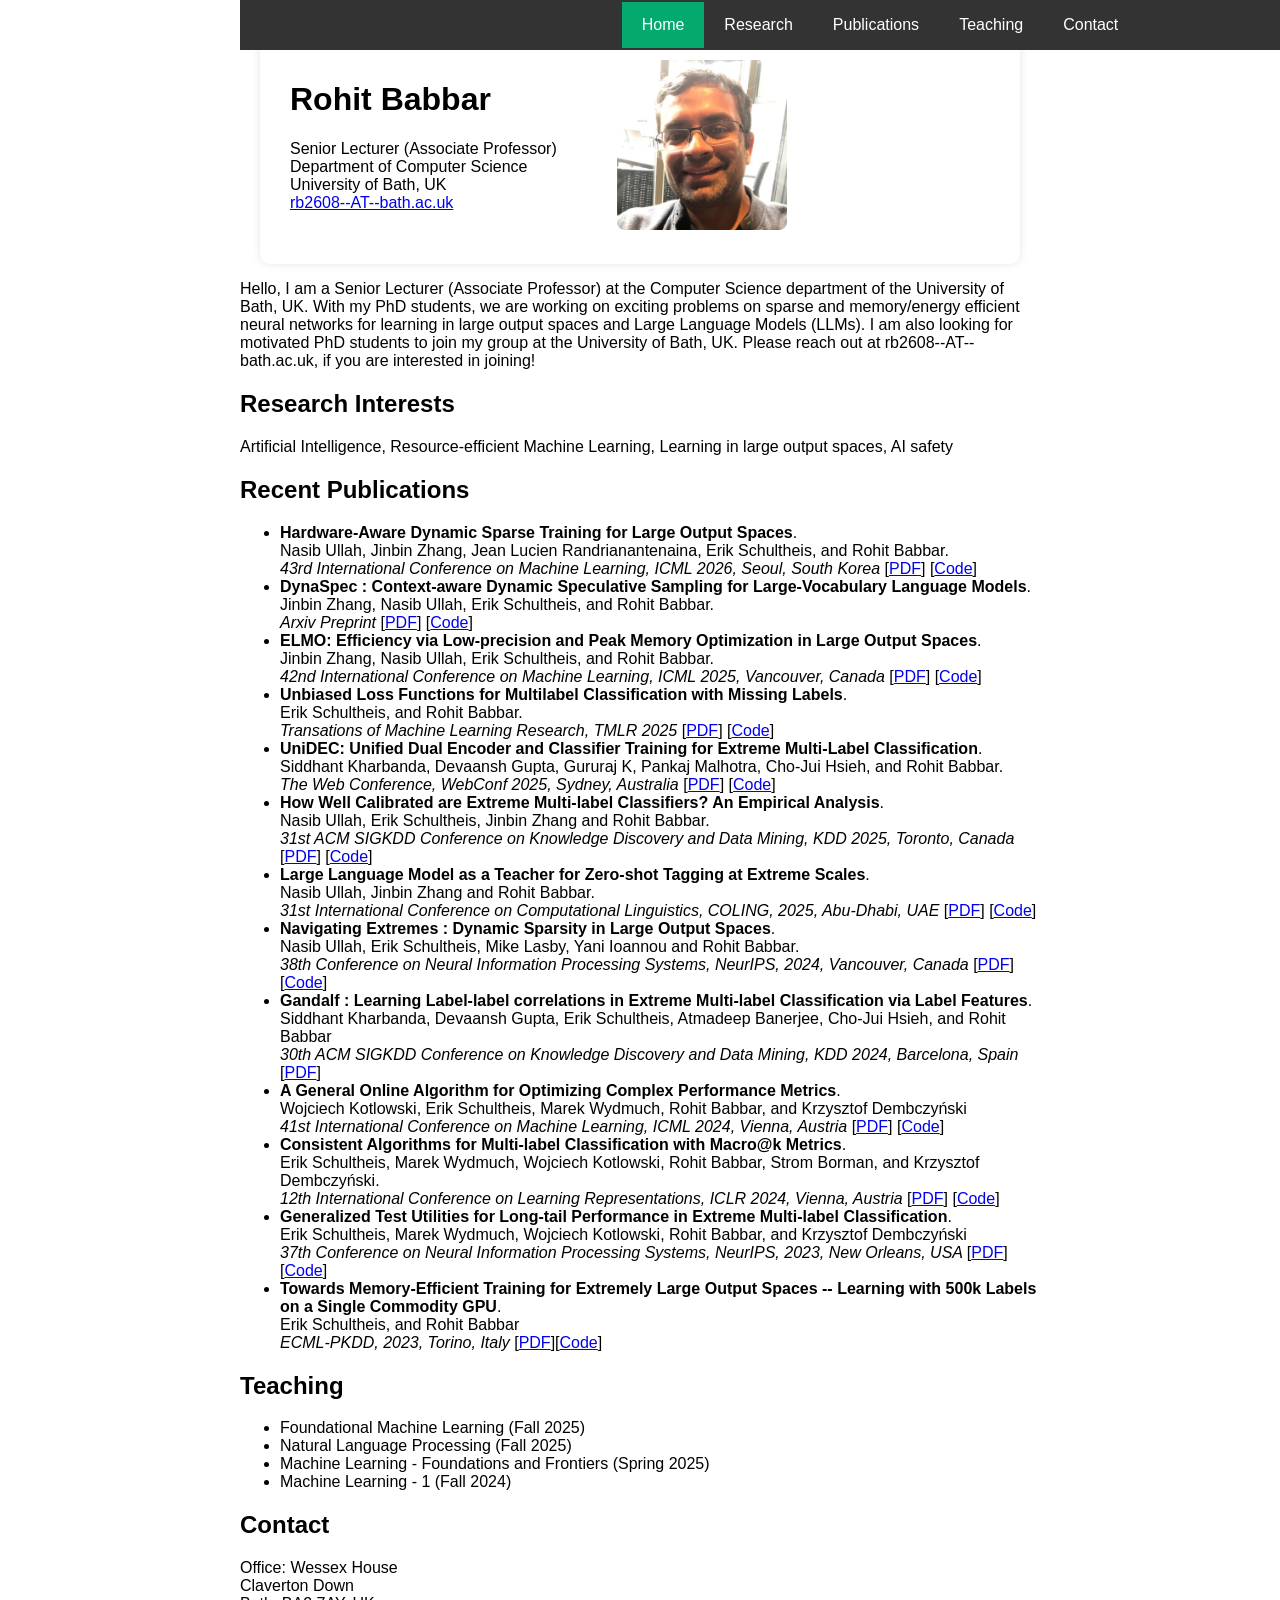
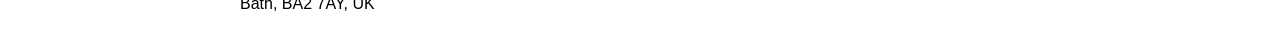
==== index.html @ 6e4f3d11 "Update index.html" ====
<!DOCTYPE html>
<html lang="en">
<head>
  <meta charset="UTF-8" />
  <meta name="viewport" content="width=device-width, initial-scale=1.0" />
  <title> Rohit's homepage </title>
  <style> 
    body {
      font-family: Arial, sans-serif;
      max-width: 800px;
      margin: 30px auto;
      padding: 0 20px;
    }

    /* Top Navigation */
    .topnav {
      background-color: #333;
      position: fixed;
      top: 0;
      width: 100%;
      height: 50px;
      display: flex;
      align-items: center;
      justify-content: center;
      z-index: 1000;
    }

    .topnav a {
      color: white;
      padding: 14px 20px;
      text-decoration: none;
      font-size: 16px;
    }

    .topnav a:hover {
      background-color: #575757;
    }

    .topnav a.active {
      background-color: #04AA6D;
    }

    /* Main content container */
    .container {
      max-width: 700px;
      margin: 0 auto;
      background-color: white;
      padding: 30px;
      border-radius: 10px;
      box-shadow: 0 0 10px rgba(0,0,0,0.1);
      display: flex;
      flex-wrap: wrap;
      align-items: flex-start;
      gap: 60px;
    }

    .text-section {
      flex: 1;
      min-width: 350px;
    }

    .image-section {
      flex-shrink: 0;
    }

    .image img {
      max-width: 170px;
      height: auto;
      border-radius: 8px;
    }


    .image-section img {
      max-width: 100px;
      height: 10px;
      border-radius: 8px;
    }

    @media (max-width: 100px) {
      .container {
        flex-direction: column;
        align-items: center;
        text-align: center;
      }

      .text-section {
        padding-right: 0;
      }
    }
  </style>
  <!-- Google tag (gtag.js) -->
<script async src="https://www.googletagmanager.com/gtag/js?id=G-91ZF55EGC9"></script>
<script>
  window.dataLayer = window.dataLayer || [];
  function gtag(){dataLayer.push(arguments);}
  gtag('js', new Date());

  gtag('config', 'G-91ZF55EGC9');
</script>
</head>
<body>

  <!-- Top Navigation -->
  <div class="topnav">
    <a href="index.html" class="active">Home</a>
    <a href="#">Research</a>
    <a href="publications.html">Publications</a>
    <a href="#">Teaching</a>
    <a href="#">Contact</a>
  </div>

  <div class="container">
    <div class="text">
      <h1> 
    Rohit Babbar
  </h1> 
  <p> 
    Senior Lecturer (Associate Professor)<br>
    Department of Computer Science<br>
    University of Bath, UK<br>
    <a href=mailto:rb2608--AT--bath.ac.uk>rb2608--AT--bath.ac.uk</a> 
   <!--  <a href=https://scholar.google.com/citations?user=QsqvuGsAAAAJ>Google Scholar</a> -->
   <!-- <a href="cv.pdf">CV (PDF)</a> -->
  </p>
    </div>
    <div class="image">
      <img src="rohit-pic.jpeg" alt="A photo of me or relevant image">
    </div>
  </div>
<p>
        Hello, I am a Senior Lecturer (Associate Professor) at the Computer Science department of the University of Bath, UK. 
        With my PhD students, we are working on exciting problems on sparse and memory/energy efficient neural networks 
        for learning in large output spaces and Large Language Models (LLMs). I am also looking for motivated PhD students to join my group at the University of Bath, UK. 
        Please reach out at rb2608--AT--bath.ac.uk, if you are interested in joining!
      </p>
</body>

  <h2>Research Interests</h2>
  <p>Artificial Intelligence, Resource-efficient Machine Learning, Learning in large output spaces, AI safety</p>

  <h2>Recent Publications</h2>
  <ul>
    <li><strong>Hardware-Aware Dynamic Sparse Training for Large Output Spaces</strong>.<br> Nasib Ullah, Jinbin Zhang, Jean Lucien Randrianantenaina, Erik Schultheis, and Rohit Babbar.<br> <em>43rd International Conference on Machine Learning, ICML 2026, Seoul, South Korea</em> [<a href="https://arxiv.org/pdf/2606.01117">PDF</a>] [<a href="https://github.com/xmc-aalto/haste">Code</a>] </li>
    <li><strong>DynaSpec : Context-aware Dynamic Speculative Sampling for Large-Vocabulary Language Models</strong>.<br> Jinbin Zhang, Nasib Ullah, Erik Schultheis, and Rohit Babbar.<br> <em>Arxiv Preprint </em> [<a href="https://arxiv.org/pdf/2510.13847?">PDF</a>] [<a href="https://github.com/xmc-aalto/DynaSpec">Code</a>]</li>
    <li><strong>ELMO: Efficiency via Low-precision and Peak Memory Optimization in Large Output Spaces</strong>.<br> Jinbin Zhang, Nasib Ullah, Erik Schultheis, and Rohit Babbar.<br> <em>42nd International Conference on Machine Learning, ICML 2025, Vancouver, Canada</em> [<a href="https://openreview.net/pdf?id=d6CTIPrTTC">PDF</a>] [<a href="https://github.com/xmc-aalto/elmo">Code</a>]</li>
    <li><strong>Unbiased Loss Functions for Multilabel Classification with Missing Labels</strong>.<br> Erik Schultheis, and Rohit Babbar.<br> <em>Transations of Machine Learning Research, TMLR 2025</em> [<a href="https://openreview.net/pdf?id=hMq1hUhLqp">PDF</a>] [<a href="https://github.com/xmc-aalto/missing-labels-tmlr">Code</a>]</li>
    <li><strong>UniDEC: Unified Dual Encoder and Classifier Training for Extreme Multi-Label Classification</strong>.<br> Siddhant Kharbanda, Devaansh Gupta, Gururaj K, Pankaj Malhotra, Cho-Jui Hsieh, and Rohit Babbar.<br> <em>The Web Conference, WebConf 2025, Sydney, Australia</em> [<a href="https://arxiv.org/pdf/2405.03714">PDF</a>] [<a href="https://github.com/the-catalyst/UniDEC">Code</a>]</li>
    <li><strong>How Well Calibrated are Extreme Multi-label Classifiers? An Empirical Analysis</strong>.<br> Nasib Ullah, Erik Schultheis, Jinbin Zhang and Rohit Babbar. <br> <em>31st ACM SIGKDD Conference on Knowledge Discovery and Data Mining, KDD 2025, Toronto, Canada </em> [<a href="https://dl.acm.org/doi/pdf/10.1145/3690624.3709333">PDF</a>] [<a href="https://github.com/xmc-aalto/xmc-topk-calibration">Code</a>] </li>
    <li><strong>Large Language Model as a Teacher for Zero-shot Tagging at Extreme Scales</strong>. <br>Nasib Ullah, Jinbin Zhang and Rohit Babbar. <br> <em>31st International Conference on Computational Linguistics, COLING, 2025, Abu-Dhabi, UAE  </em> [<a href="https://aclanthology.org/2025.coling-main.233.pdf">PDF</a>] [<a href="https://github.com/xmc-aalto/LMTX">Code</a>]</li>
    <li><strong>Navigating Extremes : Dynamic Sparsity in Large Output Spaces</strong>. <br> Nasib Ullah, Erik Schultheis, Mike Lasby, Yani Ioannou and Rohit Babbar. <br> <em>38th Conference on Neural Information Processing Systems, NeurIPS, 2024, Vancouver, Canada </em> [<a href="https://openreview.net/pdf?id=RA6rzOJ2zI">PDF</a>] [<a href="https://github.com/xmc-aalto/NeurIPS24-dst">Code</a>]</li>
    <li><strong>Gandalf : Learning Label-label correlations in Extreme Multi-label Classification via Label Features</strong>. Siddhant Kharbanda, Devaansh Gupta, Erik Schultheis, Atmadeep Banerjee, Cho-Jui Hsieh, and Rohit Babbar <br> <em>30th ACM SIGKDD Conference on Knowledge Discovery and Data Mining, KDD 2024, Barcelona, Spain </em> [<a href="https://dl.acm.org/doi/10.1145/3637528.3672063">PDF</a>]</li>
    <li><strong>A General Online Algorithm for Optimizing Complex Performance Metrics</strong>. <br> Wojciech Kotlowski, Erik Schultheis, Marek Wydmuch, Rohit Babbar, and Krzysztof Dembczyński <br> <em>41st International Conference on Machine Learning, ICML 2024, Vienna, Austria  </em> [<a href="https://proceedings.mlr.press/v235/kotlowski24a.html">PDF</a>] [<a href="https://github.com/mwydmuch/xCOLUMNs">Code</a>]</li>
    <li><strong>Consistent Algorithms for Multi-label Classification with Macro@k Metrics</strong>. <br> Erik Schultheis, Marek Wydmuch, Wojciech Kotlowski, Rohit Babbar, Strom Borman, and Krzysztof Dembczyński. <br> <em>12th International Conference on Learning Representations, ICLR 2024, Vienna, Austria </em> [<a href="https://openreview.net/pdf?id=XOnya9gSdF">PDF</a>] [<a href="https://github.com/mwydmuch/xCOLUMNs">Code</a>]</li>
    <li><strong>Generalized Test Utilities for Long-tail Performance in Extreme Multi-label Classification</strong>. <br> Erik Schultheis, Marek Wydmuch, Wojciech Kotlowski, Rohit Babbar, and Krzysztof Dembczyński <br> <em>37th Conference on Neural Information Processing Systems, NeurIPS, 2023, New Orleans, USA </em> [<a href="https://proceedings.neurips.cc/paper_files/paper/2023/file/46994b3d6dd0fd5fca5f780af6259db5-Paper-Conference.pdf">PDF</a>][<a href="https://github.com/mwydmuch/xCOLUMNs">Code</a>]</li>
    <li><strong>Towards Memory-Efficient Training for Extremely Large Output Spaces -- Learning with 500k Labels on a Single Commodity GPU</strong>. <br> Erik Schultheis, and Rohit Babbar <br> <em>ECML-PKDD, 2023, Torino, Italy </em> [<a href="https://link.springer.com/chapter/10.1007/978-3-031-43418-1_41">PDF</a>][<a href="https://github.com/xmc-aalto/ecml23-sparse">Code</a>]</li>

  </ul>

  <h2>Teaching</h2>
  <ul>
    <li> Foundational Machine Learning (Fall 2025)</li>
    <li> Natural Language Processing (Fall 2025)</li>
    <li> Machine Learning - Foundations and Frontiers (Spring 2025)</li>
    <li> Machine Learning - 1 (Fall 2024)</li>
  </ul>

  <h2>Contact</h2>
  <p>
    Office: Wessex House <br>
    Claverton Down<br>
    Bath, BA2 7AY, UK
  </p>
</body>
</html>
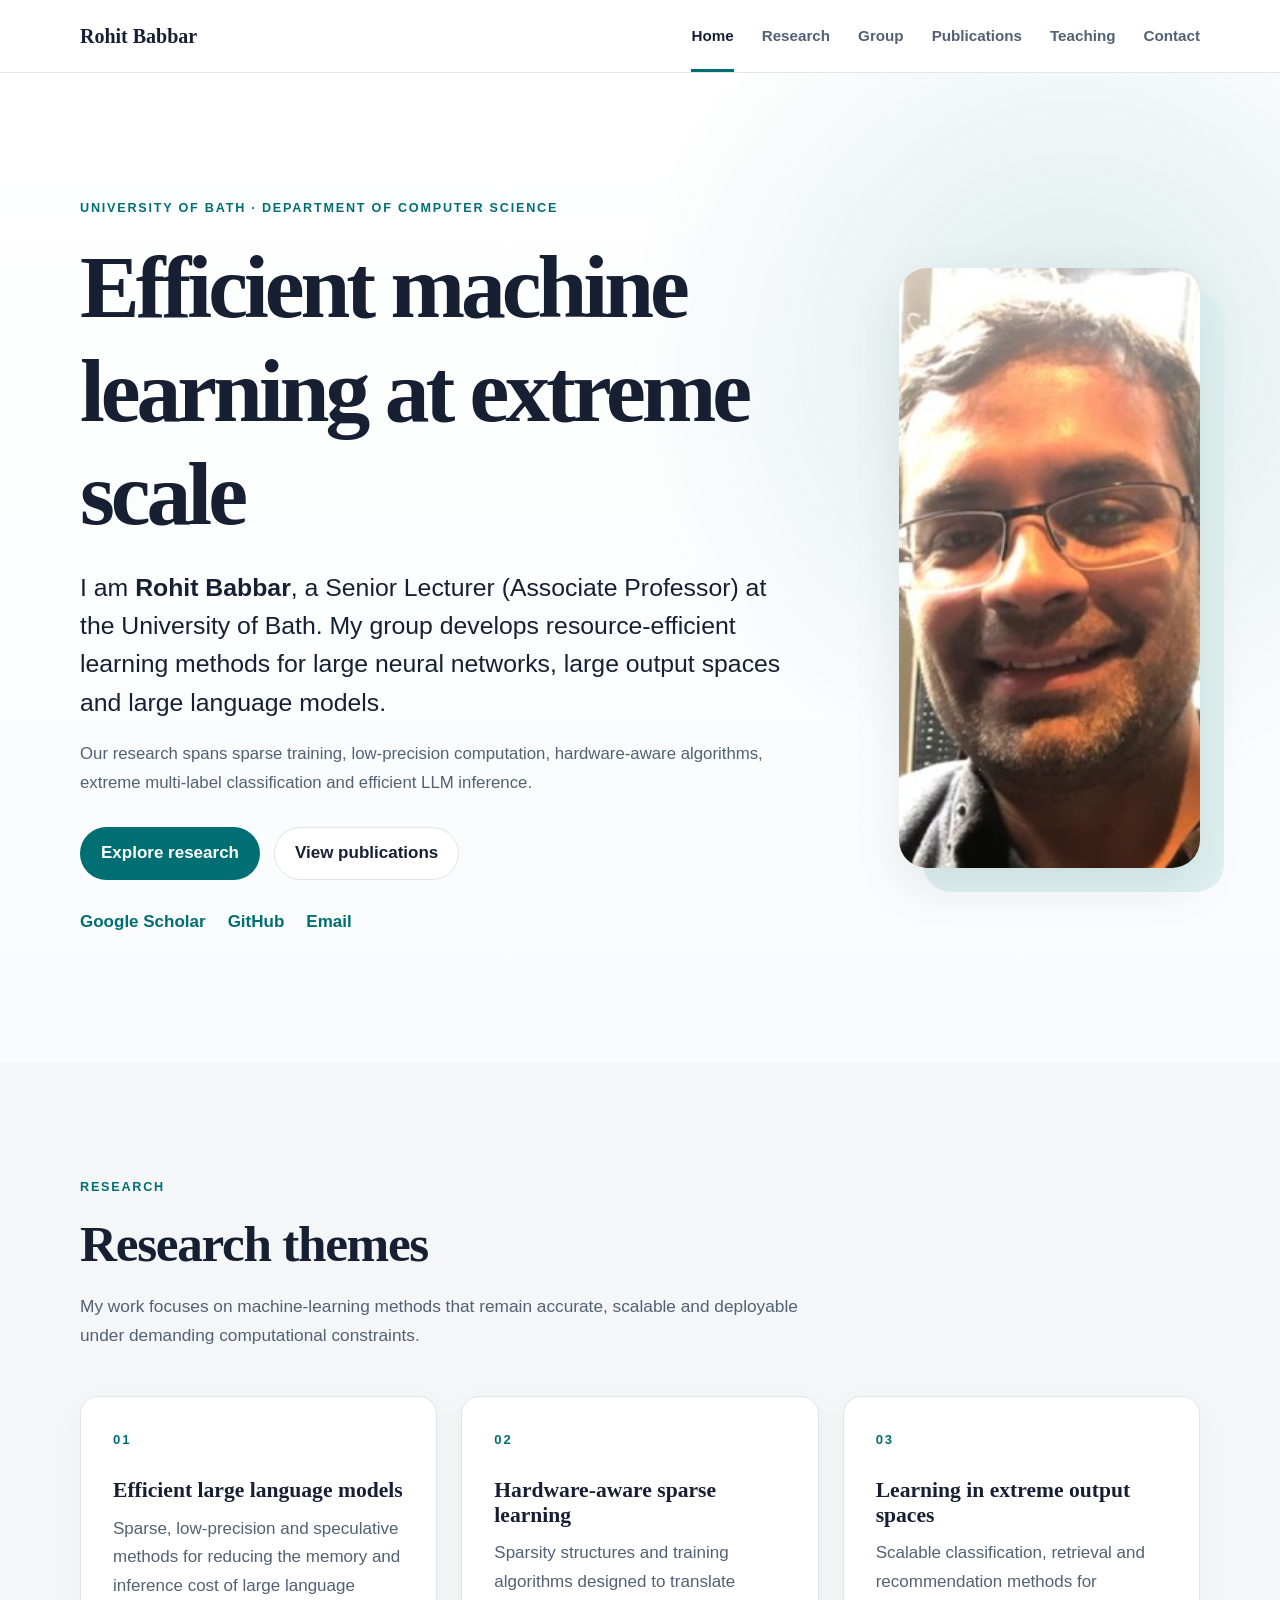
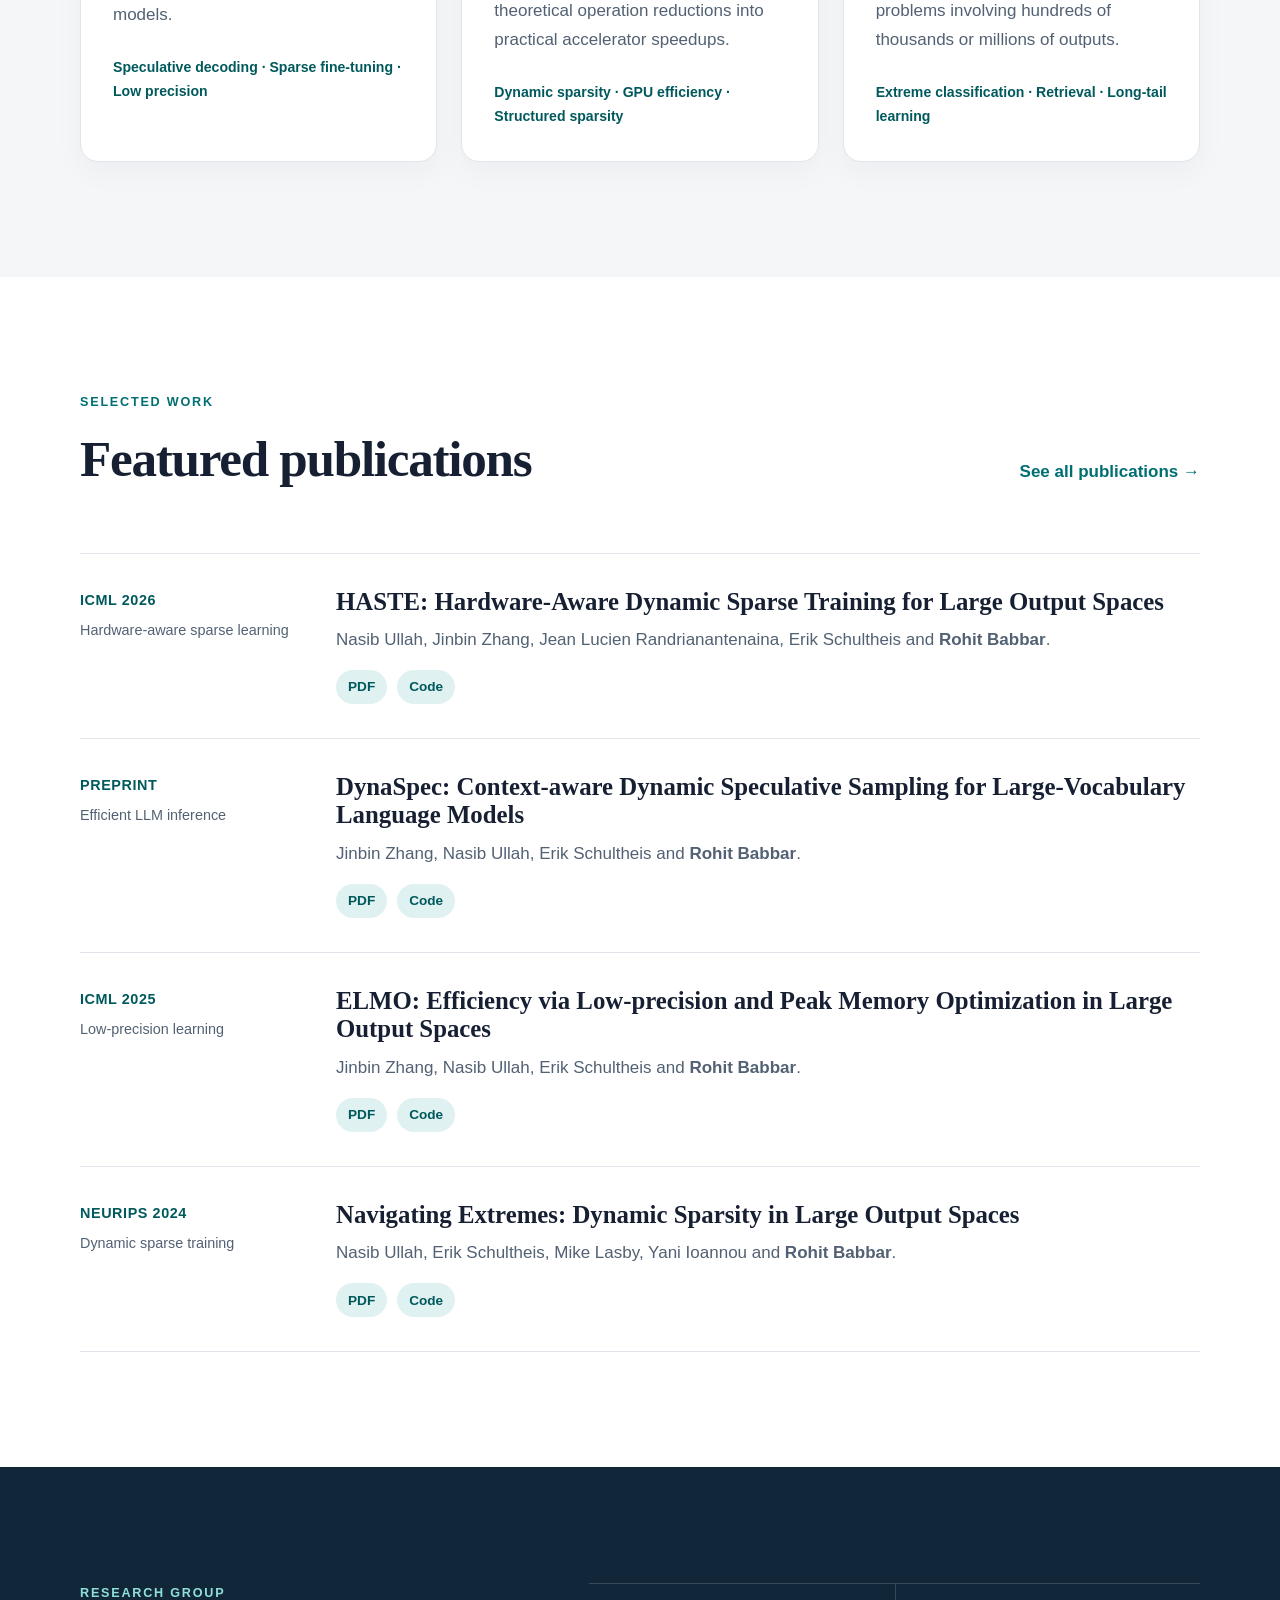
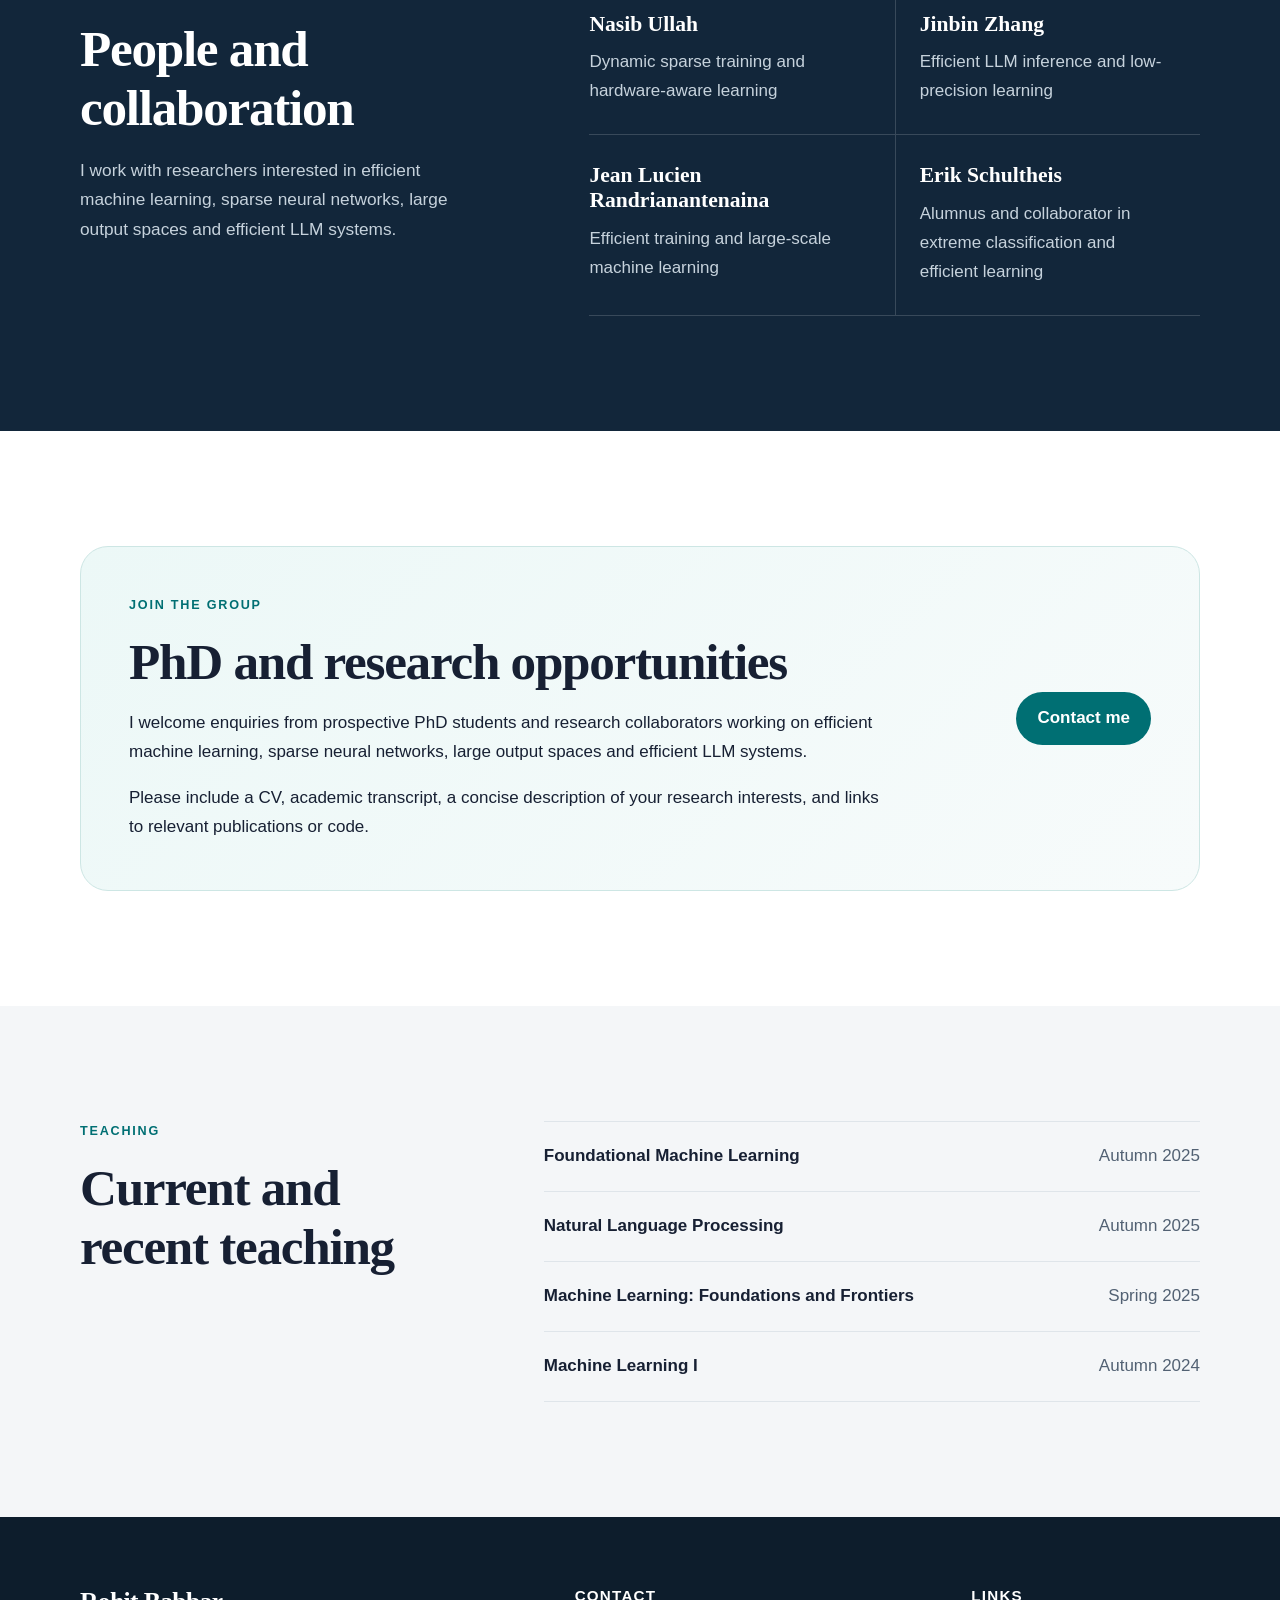
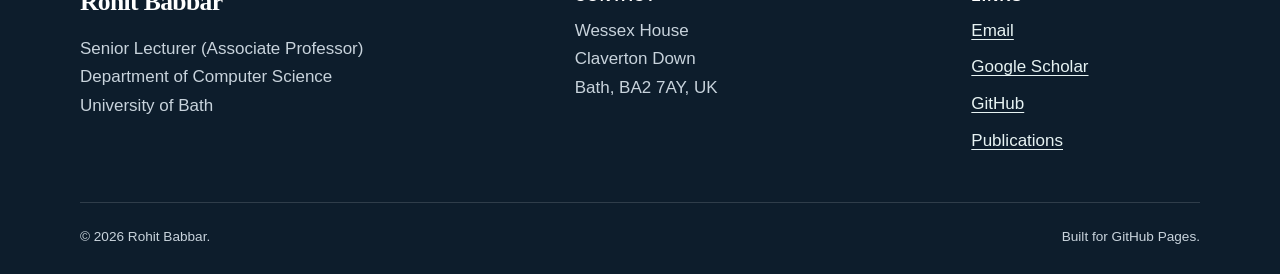
==== commit 196ec5cf: "Add files via upload" ====
--- a/index.html
+++ b/index.html
@@ -1,175 +1,360 @@
 <!DOCTYPE html>
 <html lang="en">
 <head>
-  <meta charset="UTF-8" />
-  <meta name="viewport" content="width=device-width, initial-scale=1.0" />
-  <title> Rohit's homepage </title>
-  <style> 
-    body {
-      font-family: Arial, sans-serif;
-      max-width: 800px;
-      margin: 30px auto;
-      padding: 0 20px;
-    }
-
-    /* Top Navigation */
-    .topnav {
-      background-color: #333;
-      position: fixed;
-      top: 0;
-      width: 100%;
-      height: 50px;
-      display: flex;
-      align-items: center;
-      justify-content: center;
-      z-index: 1000;
-    }
-
-    .topnav a {
-      color: white;
-      padding: 14px 20px;
-      text-decoration: none;
-      font-size: 16px;
-    }
-
-    .topnav a:hover {
-      background-color: #575757;
-    }
-
-    .topnav a.active {
-      background-color: #04AA6D;
-    }
-
-    /* Main content container */
-    .container {
-      max-width: 700px;
-      margin: 0 auto;
-      background-color: white;
-      padding: 30px;
-      border-radius: 10px;
-      box-shadow: 0 0 10px rgba(0,0,0,0.1);
-      display: flex;
-      flex-wrap: wrap;
-      align-items: flex-start;
-      gap: 60px;
-    }
-
-    .text-section {
-      flex: 1;
-      min-width: 350px;
-    }
-
-    .image-section {
-      flex-shrink: 0;
-    }
-
-    .image img {
-      max-width: 170px;
-      height: auto;
-      border-radius: 8px;
-    }
-
-
-    .image-section img {
-      max-width: 100px;
-      height: 10px;
-      border-radius: 8px;
-    }
-
-    @media (max-width: 100px) {
-      .container {
-        flex-direction: column;
-        align-items: center;
-        text-align: center;
-      }
-
-      .text-section {
-        padding-right: 0;
-      }
-    }
-  </style>
-  <!-- Google tag (gtag.js) -->
-<script async src="https://www.googletagmanager.com/gtag/js?id=G-91ZF55EGC9"></script>
-<script>
-  window.dataLayer = window.dataLayer || [];
-  function gtag(){dataLayer.push(arguments);}
-  gtag('js', new Date());
-
-  gtag('config', 'G-91ZF55EGC9');
-</script>
+  <meta charset="UTF-8">
+  <meta name="viewport" content="width=device-width, initial-scale=1.0">
+
+  <title>Rohit Babbar | Efficient and Scalable Machine Learning</title>
+  <meta name="description" content="Academic homepage of Rohit Babbar, Senior Lecturer (Associate Professor) at the University of Bath, working on efficient machine learning, sparse neural networks, large output spaces and efficient LLMs.">
+  <meta name="author" content="Rohit Babbar">
+
+  <meta property="og:title" content="Rohit Babbar | Efficient and Scalable Machine Learning">
+  <meta property="og:description" content="Research on resource-efficient machine learning, sparse neural networks, large output spaces and efficient LLMs.">
+  <meta property="og:type" content="website">
+  <meta property="og:image" content="rohit-pic.jpeg">
+
+  <link rel="stylesheet" href="styles.css">
+  <script defer src="script.js"></script>
+
+  <!-- Google Analytics -->
+  <script async src="https://www.googletagmanager.com/gtag/js?id=G-91ZF55EGC9"></script>
+  <script>
+    window.dataLayer = window.dataLayer || [];
+    function gtag(){dataLayer.push(arguments);}
+    gtag('js', new Date());
+    gtag('config', 'G-91ZF55EGC9');
+  </script>
 </head>
+
 <body>
-
-  <!-- Top Navigation -->
-  <div class="topnav">
-    <a href="index.html" class="active">Home</a>
-    <a href="#">Research</a>
-    <a href="publications.html">Publications</a>
-    <a href="#">Teaching</a>
-    <a href="#">Contact</a>
-  </div>
-
-  <div class="container">
-    <div class="text">
-      <h1> 
-    Rohit Babbar
-  </h1> 
-  <p> 
-    Senior Lecturer (Associate Professor)<br>
-    Department of Computer Science<br>
-    University of Bath, UK<br>
-    <a href=mailto:rb2608--AT--bath.ac.uk>rb2608--AT--bath.ac.uk</a> 
-   <!--  <a href=https://scholar.google.com/citations?user=QsqvuGsAAAAJ>Google Scholar</a> -->
-   <!-- <a href="cv.pdf">CV (PDF)</a> -->
-  </p>
+  <a class="skip-link" href="#main-content">Skip to main content</a>
+
+  <header class="site-header">
+    <div class="nav-container">
+      <a class="site-name" href="index.html" aria-label="Rohit Babbar homepage">
+        Rohit Babbar
+      </a>
+
+      <button class="nav-toggle" type="button" aria-expanded="false" aria-controls="primary-navigation">
+        <span class="sr-only">Toggle navigation</span>
+        <span></span>
+        <span></span>
+        <span></span>
+      </button>
+
+      <nav id="primary-navigation" class="primary-nav" aria-label="Primary navigation">
+        <a class="active" href="index.html">Home</a>
+        <a href="#research">Research</a>
+        <a href="#group">Group</a>
+        <a href="publications.html">Publications</a>
+        <a href="#teaching">Teaching</a>
+        <a href="#contact">Contact</a>
+      </nav>
     </div>
-    <div class="image">
-      <img src="rohit-pic.jpeg" alt="A photo of me or relevant image">
+  </header>
+
+  <main id="main-content">
+    <section class="hero">
+      <div class="page-width hero-grid">
+        <div class="hero-copy">
+          <p class="eyebrow">University of Bath · Department of Computer Science</p>
+
+          <h1>Efficient machine learning at extreme scale</h1>
+
+          <p class="hero-lead">
+            I am <strong>Rohit Babbar</strong>, a Senior Lecturer (Associate Professor)
+            at the University of Bath. My group develops resource-efficient learning
+            methods for large neural networks, large output spaces and large language models.
+          </p>
+
+          <p class="hero-description">
+            Our research spans sparse training, low-precision computation,
+            hardware-aware algorithms, extreme multi-label classification and
+            efficient LLM inference.
+          </p>
+
+          <div class="hero-actions">
+            <a class="button button-primary" href="#research">Explore research</a>
+            <a class="button button-secondary" href="publications.html">View publications</a>
+          </div>
+
+          <div class="profile-links" aria-label="Professional links">
+            <a href="https://scholar.google.com/citations?user=QsqvuGsAAAAJ" target="_blank" rel="noopener noreferrer">
+              Google Scholar
+            </a>
+            <a href="https://github.com/xmc-aalto" target="_blank" rel="noopener noreferrer">
+              GitHub
+            </a>
+            <a href="mailto:rb2608@bath.ac.uk">
+              Email
+            </a>
+          </div>
+        </div>
+
+        <div class="hero-photo-wrap">
+          <img
+            class="hero-photo"
+            src="rohit-pic.jpeg"
+            alt="Portrait of Rohit Babbar"
+            width="480"
+            height="600"
+          >
+        </div>
+      </div>
+    </section>
+
+    <section class="section section-muted" aria-labelledby="research-heading" id="research">
+      <div class="page-width">
+        <div class="section-heading">
+          <p class="eyebrow">Research</p>
+          <h2 id="research-heading">Research themes</h2>
+          <p>
+            My work focuses on machine-learning methods that remain accurate,
+            scalable and deployable under demanding computational constraints.
+          </p>
+        </div>
+
+        <div class="card-grid research-grid">
+          <article class="card">
+            <div class="card-number">01</div>
+            <h3>Efficient large language models</h3>
+            <p>
+              Sparse, low-precision and speculative methods for reducing the
+              memory and inference cost of large language models.
+            </p>
+            <p class="card-tags">Speculative decoding · Sparse fine-tuning · Low precision</p>
+          </article>
+
+          <article class="card">
+            <div class="card-number">02</div>
+            <h3>Hardware-aware sparse learning</h3>
+            <p>
+              Sparsity structures and training algorithms designed to translate
+              theoretical operation reductions into practical accelerator speedups.
+            </p>
+            <p class="card-tags">Dynamic sparsity · GPU efficiency · Structured sparsity</p>
+          </article>
+
+          <article class="card">
+            <div class="card-number">03</div>
+            <h3>Learning in extreme output spaces</h3>
+            <p>
+              Scalable classification, retrieval and recommendation methods for
+              problems involving hundreds of thousands or millions of outputs.
+            </p>
+            <p class="card-tags">Extreme classification · Retrieval · Long-tail learning</p>
+          </article>
+        </div>
+      </div>
+    </section>
+
+    <section class="section" aria-labelledby="featured-heading">
+      <div class="page-width">
+        <div class="section-heading section-heading-row">
+          <div>
+            <p class="eyebrow">Selected work</p>
+            <h2 id="featured-heading">Featured publications</h2>
+          </div>
+          <a class="text-link" href="publications.html">See all publications →</a>
+        </div>
+
+        <div class="featured-list">
+          <article class="featured-item">
+            <div class="featured-meta">
+              <span class="venue">ICML 2026</span>
+              <span>Hardware-aware sparse learning</span>
+            </div>
+            <div>
+              <h3>HASTE: Hardware-Aware Dynamic Sparse Training for Large Output Spaces</h3>
+              <p>
+                Nasib Ullah, Jinbin Zhang, Jean Lucien Randrianantenaina,
+                Erik Schultheis and <strong>Rohit Babbar</strong>.
+              </p>
+              <div class="publication-links">
+                <a href="https://arxiv.org/pdf/2606.01117" target="_blank" rel="noopener noreferrer">PDF</a>
+                <a href="https://github.com/xmc-aalto/haste" target="_blank" rel="noopener noreferrer">Code</a>
+              </div>
+            </div>
+          </article>
+
+          <article class="featured-item">
+            <div class="featured-meta">
+              <span class="venue">Preprint</span>
+              <span>Efficient LLM inference</span>
+            </div>
+            <div>
+              <h3>DynaSpec: Context-aware Dynamic Speculative Sampling for Large-Vocabulary Language Models</h3>
+              <p>
+                Jinbin Zhang, Nasib Ullah, Erik Schultheis and
+                <strong>Rohit Babbar</strong>.
+              </p>
+              <div class="publication-links">
+                <a href="https://arxiv.org/pdf/2510.13847" target="_blank" rel="noopener noreferrer">PDF</a>
+                <a href="https://github.com/xmc-aalto/DynaSpec" target="_blank" rel="noopener noreferrer">Code</a>
+              </div>
+            </div>
+          </article>
+
+          <article class="featured-item">
+            <div class="featured-meta">
+              <span class="venue">ICML 2025</span>
+              <span>Low-precision learning</span>
+            </div>
+            <div>
+              <h3>ELMO: Efficiency via Low-precision and Peak Memory Optimization in Large Output Spaces</h3>
+              <p>
+                Jinbin Zhang, Nasib Ullah, Erik Schultheis and
+                <strong>Rohit Babbar</strong>.
+              </p>
+              <div class="publication-links">
+                <a href="https://openreview.net/pdf?id=d6CTIPrTTC" target="_blank" rel="noopener noreferrer">PDF</a>
+                <a href="https://github.com/xmc-aalto/elmo" target="_blank" rel="noopener noreferrer">Code</a>
+              </div>
+            </div>
+          </article>
+
+          <article class="featured-item">
+            <div class="featured-meta">
+              <span class="venue">NeurIPS 2024</span>
+              <span>Dynamic sparse training</span>
+            </div>
+            <div>
+              <h3>Navigating Extremes: Dynamic Sparsity in Large Output Spaces</h3>
+              <p>
+                Nasib Ullah, Erik Schultheis, Mike Lasby, Yani Ioannou and
+                <strong>Rohit Babbar</strong>.
+              </p>
+              <div class="publication-links">
+                <a href="https://openreview.net/pdf?id=RA6rzOJ2zI" target="_blank" rel="noopener noreferrer">PDF</a>
+                <a href="https://github.com/xmc-aalto/NeurIPS24-dst" target="_blank" rel="noopener noreferrer">Code</a>
+              </div>
+            </div>
+          </article>
+        </div>
+      </div>
+    </section>
+
+    <section class="section section-dark" aria-labelledby="group-heading" id="group">
+      <div class="page-width group-layout">
+        <div>
+          <p class="eyebrow eyebrow-light">Research group</p>
+          <h2 id="group-heading">People and collaboration</h2>
+          <p class="section-intro-light">
+            I work with researchers interested in efficient machine learning,
+            sparse neural networks, large output spaces and efficient LLM systems.
+          </p>
+        </div>
+
+        <div class="people-list">
+          <article>
+            <h3>Nasib Ullah</h3>
+            <p>Dynamic sparse training and hardware-aware learning</p>
+          </article>
+
+          <article>
+            <h3>Jinbin Zhang</h3>
+            <p>Efficient LLM inference and low-precision learning</p>
+          </article>
+
+          <article>
+            <h3>Jean Lucien Randrianantenaina</h3>
+            <p>Efficient training and large-scale machine learning</p>
+          </article>
+
+          <article>
+            <h3>Erik Schultheis</h3>
+            <p>Alumnus and collaborator in extreme classification and efficient learning</p>
+          </article>
+        </div>
+      </div>
+    </section>
+
+    <section class="section" aria-labelledby="opportunities-heading">
+      <div class="page-width opportunity-box">
+        <div>
+          <p class="eyebrow">Join the group</p>
+          <h2 id="opportunities-heading">PhD and research opportunities</h2>
+          <p>
+            I welcome enquiries from prospective PhD students and research
+            collaborators working on efficient machine learning, sparse neural
+            networks, large output spaces and efficient LLM systems.
+          </p>
+          <p>
+            Please include a CV, academic transcript, a concise description of
+            your research interests, and links to relevant publications or code.
+          </p>
+        </div>
+
+        <a class="button button-primary" href="mailto:rb2608@bath.ac.uk?subject=Prospective%20PhD%20or%20research%20enquiry">
+          Contact me
+        </a>
+      </div>
+    </section>
+
+    <section class="section section-muted" aria-labelledby="teaching-heading" id="teaching">
+      <div class="page-width two-column">
+        <div class="section-heading">
+          <p class="eyebrow">Teaching</p>
+          <h2 id="teaching-heading">Current and recent teaching</h2>
+        </div>
+
+        <ul class="clean-list teaching-list">
+          <li>
+            <span>Foundational Machine Learning</span>
+            <span>Autumn 2025</span>
+          </li>
+          <li>
+            <span>Natural Language Processing</span>
+            <span>Autumn 2025</span>
+          </li>
+          <li>
+            <span>Machine Learning: Foundations and Frontiers</span>
+            <span>Spring 2025</span>
+          </li>
+          <li>
+            <span>Machine Learning I</span>
+            <span>Autumn 2024</span>
+          </li>
+        </ul>
+      </div>
+    </section>
+  </main>
+
+  <footer class="site-footer" id="contact">
+    <div class="page-width footer-grid">
+      <div>
+        <h2>Rohit Babbar</h2>
+        <p>
+          Senior Lecturer (Associate Professor)<br>
+          Department of Computer Science<br>
+          University of Bath
+        </p>
+      </div>
+
+      <div>
+        <h3>Contact</h3>
+        <p>
+          Wessex House<br>
+          Claverton Down<br>
+          Bath, BA2 7AY, UK
+        </p>
+      </div>
+
+      <div>
+        <h3>Links</h3>
+        <ul class="footer-links">
+          <li><a href="mailto:rb2608@bath.ac.uk">Email</a></li>
+          <li><a href="https://scholar.google.com/citations?user=QsqvuGsAAAAJ" target="_blank" rel="noopener noreferrer">Google Scholar</a></li>
+          <li><a href="https://github.com/xmc-aalto" target="_blank" rel="noopener noreferrer">GitHub</a></li>
+          <li><a href="publications.html">Publications</a></li>
+        </ul>
+      </div>
     </div>
-  </div>
-<p>
-        Hello, I am a Senior Lecturer (Associate Professor) at the Computer Science department of the University of Bath, UK. 
-        With my PhD students, we are working on exciting problems on sparse and memory/energy efficient neural networks 
-        for learning in large output spaces and Large Language Models (LLMs). I am also looking for motivated PhD students to join my group at the University of Bath, UK. 
-        Please reach out at rb2608--AT--bath.ac.uk, if you are interested in joining!
-      </p>
-</body>
-
-  <h2>Research Interests</h2>
-  <p>Artificial Intelligence, Resource-efficient Machine Learning, Learning in large output spaces, AI safety</p>
-
-  <h2>Recent Publications</h2>
-  <ul>
-    <li><strong>Hardware-Aware Dynamic Sparse Training for Large Output Spaces</strong>.<br> Nasib Ullah, Jinbin Zhang, Jean Lucien Randrianantenaina, Erik Schultheis, and Rohit Babbar.<br> <em>43rd International Conference on Machine Learning, ICML 2026, Seoul, South Korea</em> [<a href="https://arxiv.org/pdf/2606.01117">PDF</a>] [<a href="https://github.com/xmc-aalto/haste">Code</a>] </li>
-    <li><strong>DynaSpec : Context-aware Dynamic Speculative Sampling for Large-Vocabulary Language Models</strong>.<br> Jinbin Zhang, Nasib Ullah, Erik Schultheis, and Rohit Babbar.<br> <em>Arxiv Preprint </em> [<a href="https://arxiv.org/pdf/2510.13847?">PDF</a>] [<a href="https://github.com/xmc-aalto/DynaSpec">Code</a>]</li>
-    <li><strong>ELMO: Efficiency via Low-precision and Peak Memory Optimization in Large Output Spaces</strong>.<br> Jinbin Zhang, Nasib Ullah, Erik Schultheis, and Rohit Babbar.<br> <em>42nd International Conference on Machine Learning, ICML 2025, Vancouver, Canada</em> [<a href="https://openreview.net/pdf?id=d6CTIPrTTC">PDF</a>] [<a href="https://github.com/xmc-aalto/elmo">Code</a>]</li>
-    <li><strong>Unbiased Loss Functions for Multilabel Classification with Missing Labels</strong>.<br> Erik Schultheis, and Rohit Babbar.<br> <em>Transations of Machine Learning Research, TMLR 2025</em> [<a href="https://openreview.net/pdf?id=hMq1hUhLqp">PDF</a>] [<a href="https://github.com/xmc-aalto/missing-labels-tmlr">Code</a>]</li>
-    <li><strong>UniDEC: Unified Dual Encoder and Classifier Training for Extreme Multi-Label Classification</strong>.<br> Siddhant Kharbanda, Devaansh Gupta, Gururaj K, Pankaj Malhotra, Cho-Jui Hsieh, and Rohit Babbar.<br> <em>The Web Conference, WebConf 2025, Sydney, Australia</em> [<a href="https://arxiv.org/pdf/2405.03714">PDF</a>] [<a href="https://github.com/the-catalyst/UniDEC">Code</a>]</li>
-    <li><strong>How Well Calibrated are Extreme Multi-label Classifiers? An Empirical Analysis</strong>.<br> Nasib Ullah, Erik Schultheis, Jinbin Zhang and Rohit Babbar. <br> <em>31st ACM SIGKDD Conference on Knowledge Discovery and Data Mining, KDD 2025, Toronto, Canada </em> [<a href="https://dl.acm.org/doi/pdf/10.1145/3690624.3709333">PDF</a>] [<a href="https://github.com/xmc-aalto/xmc-topk-calibration">Code</a>] </li>
-    <li><strong>Large Language Model as a Teacher for Zero-shot Tagging at Extreme Scales</strong>. <br>Nasib Ullah, Jinbin Zhang and Rohit Babbar. <br> <em>31st International Conference on Computational Linguistics, COLING, 2025, Abu-Dhabi, UAE  </em> [<a href="https://aclanthology.org/2025.coling-main.233.pdf">PDF</a>] [<a href="https://github.com/xmc-aalto/LMTX">Code</a>]</li>
-    <li><strong>Navigating Extremes : Dynamic Sparsity in Large Output Spaces</strong>. <br> Nasib Ullah, Erik Schultheis, Mike Lasby, Yani Ioannou and Rohit Babbar. <br> <em>38th Conference on Neural Information Processing Systems, NeurIPS, 2024, Vancouver, Canada </em> [<a href="https://openreview.net/pdf?id=RA6rzOJ2zI">PDF</a>] [<a href="https://github.com/xmc-aalto/NeurIPS24-dst">Code</a>]</li>
-    <li><strong>Gandalf : Learning Label-label correlations in Extreme Multi-label Classification via Label Features</strong>. Siddhant Kharbanda, Devaansh Gupta, Erik Schultheis, Atmadeep Banerjee, Cho-Jui Hsieh, and Rohit Babbar <br> <em>30th ACM SIGKDD Conference on Knowledge Discovery and Data Mining, KDD 2024, Barcelona, Spain </em> [<a href="https://dl.acm.org/doi/10.1145/3637528.3672063">PDF</a>]</li>
-    <li><strong>A General Online Algorithm for Optimizing Complex Performance Metrics</strong>. <br> Wojciech Kotlowski, Erik Schultheis, Marek Wydmuch, Rohit Babbar, and Krzysztof Dembczyński <br> <em>41st International Conference on Machine Learning, ICML 2024, Vienna, Austria  </em> [<a href="https://proceedings.mlr.press/v235/kotlowski24a.html">PDF</a>] [<a href="https://github.com/mwydmuch/xCOLUMNs">Code</a>]</li>
-    <li><strong>Consistent Algorithms for Multi-label Classification with Macro@k Metrics</strong>. <br> Erik Schultheis, Marek Wydmuch, Wojciech Kotlowski, Rohit Babbar, Strom Borman, and Krzysztof Dembczyński. <br> <em>12th International Conference on Learning Representations, ICLR 2024, Vienna, Austria </em> [<a href="https://openreview.net/pdf?id=XOnya9gSdF">PDF</a>] [<a href="https://github.com/mwydmuch/xCOLUMNs">Code</a>]</li>
-    <li><strong>Generalized Test Utilities for Long-tail Performance in Extreme Multi-label Classification</strong>. <br> Erik Schultheis, Marek Wydmuch, Wojciech Kotlowski, Rohit Babbar, and Krzysztof Dembczyński <br> <em>37th Conference on Neural Information Processing Systems, NeurIPS, 2023, New Orleans, USA </em> [<a href="https://proceedings.neurips.cc/paper_files/paper/2023/file/46994b3d6dd0fd5fca5f780af6259db5-Paper-Conference.pdf">PDF</a>][<a href="https://github.com/mwydmuch/xCOLUMNs">Code</a>]</li>
-    <li><strong>Towards Memory-Efficient Training for Extremely Large Output Spaces -- Learning with 500k Labels on a Single Commodity GPU</strong>. <br> Erik Schultheis, and Rohit Babbar <br> <em>ECML-PKDD, 2023, Torino, Italy </em> [<a href="https://link.springer.com/chapter/10.1007/978-3-031-43418-1_41">PDF</a>][<a href="https://github.com/xmc-aalto/ecml23-sparse">Code</a>]</li>
-
-  </ul>
-
-  <h2>Teaching</h2>
-  <ul>
-    <li> Foundational Machine Learning (Fall 2025)</li>
-    <li> Natural Language Processing (Fall 2025)</li>
-    <li> Machine Learning - Foundations and Frontiers (Spring 2025)</li>
-    <li> Machine Learning - 1 (Fall 2024)</li>
-  </ul>
-
-  <h2>Contact</h2>
-  <p>
-    Office: Wessex House <br>
-    Claverton Down<br>
-    Bath, BA2 7AY, UK
-  </p>
+
+    <div class="page-width footer-bottom">
+      <p>© <span id="current-year"></span> Rohit Babbar.</p>
+      <p>Built for GitHub Pages.</p>
+    </div>
+  </footer>
 </body>
 </html>
-
--- a/styles.css
+++ b/styles.css
@@ -0,0 +1,940 @@
+/*
+  Rohit Babbar academic website
+  Static, responsive and compatible with GitHub Pages.
+*/
+
+:root {
+  --background: #ffffff;
+  --background-soft: #f4f6f8;
+  --background-dark: #12263a;
+  --text: #172033;
+  --text-soft: #526173;
+  --text-light: #eef4f8;
+  --accent: #006f73;
+  --accent-dark: #00595c;
+  --accent-soft: #dff1f0;
+  --border: #dfe5ea;
+  --white: #ffffff;
+  --shadow: 0 18px 50px rgba(23, 32, 51, 0.09);
+  --radius: 18px;
+  --page-width: 1120px;
+  --header-height: 72px;
+}
+
+*,
+*::before,
+*::after {
+  box-sizing: border-box;
+}
+
+html {
+  scroll-behavior: smooth;
+  scroll-padding-top: calc(var(--header-height) + 20px);
+}
+
+body {
+  margin: 0;
+  background: var(--background);
+  color: var(--text);
+  font-family:
+    Inter,
+    ui-sans-serif,
+    -apple-system,
+    BlinkMacSystemFont,
+    "Segoe UI",
+    sans-serif;
+  font-size: 17px;
+  line-height: 1.7;
+  -webkit-font-smoothing: antialiased;
+}
+
+img {
+  display: block;
+  max-width: 100%;
+}
+
+a {
+  color: var(--accent);
+  text-underline-offset: 3px;
+}
+
+a:hover {
+  color: var(--accent-dark);
+}
+
+button,
+input {
+  font: inherit;
+}
+
+h1,
+h2,
+h3 {
+  margin-top: 0;
+  color: var(--text);
+  font-family:
+    Georgia,
+    "Times New Roman",
+    serif;
+  line-height: 1.15;
+}
+
+h1 {
+  margin-bottom: 24px;
+  font-size: clamp(2.8rem, 7vw, 5.7rem);
+  letter-spacing: -0.045em;
+}
+
+h2 {
+  margin-bottom: 18px;
+  font-size: clamp(2rem, 4vw, 3.2rem);
+  letter-spacing: -0.025em;
+}
+
+h3 {
+  margin-bottom: 12px;
+  font-size: 1.35rem;
+}
+
+p {
+  margin-top: 0;
+}
+
+.page-width,
+.nav-container {
+  width: min(calc(100% - 40px), var(--page-width));
+  margin-inline: auto;
+}
+
+.sr-only {
+  position: absolute;
+  width: 1px;
+  height: 1px;
+  padding: 0;
+  overflow: hidden;
+  clip: rect(0, 0, 0, 0);
+  white-space: nowrap;
+  border: 0;
+}
+
+.skip-link {
+  position: fixed;
+  top: 10px;
+  left: 10px;
+  z-index: 2000;
+  padding: 10px 14px;
+  background: var(--background-dark);
+  color: var(--white);
+  transform: translateY(-150%);
+}
+
+.skip-link:focus {
+  transform: translateY(0);
+}
+
+/* Header and navigation */
+
+.site-header {
+  position: sticky;
+  top: 0;
+  z-index: 1000;
+  min-height: var(--header-height);
+  background: rgba(255, 255, 255, 0.94);
+  border-bottom: 1px solid rgba(223, 229, 234, 0.9);
+  backdrop-filter: blur(14px);
+}
+
+.nav-container {
+  display: flex;
+  min-height: var(--header-height);
+  align-items: center;
+  justify-content: space-between;
+  gap: 24px;
+}
+
+.site-name {
+  color: var(--text);
+  font-family: Georgia, "Times New Roman", serif;
+  font-size: 1.25rem;
+  font-weight: 700;
+  text-decoration: none;
+}
+
+.primary-nav {
+  display: flex;
+  align-items: center;
+  gap: 28px;
+}
+
+.primary-nav a {
+  position: relative;
+  color: var(--text-soft);
+  font-size: 0.95rem;
+  font-weight: 650;
+  text-decoration: none;
+}
+
+.primary-nav a:hover,
+.primary-nav a.active {
+  color: var(--text);
+}
+
+.primary-nav a.active::after {
+  position: absolute;
+  right: 0;
+  bottom: -23px;
+  left: 0;
+  height: 3px;
+  background: var(--accent);
+  content: "";
+}
+
+.nav-toggle {
+  display: none;
+  width: 44px;
+  height: 44px;
+  padding: 8px;
+  background: transparent;
+  border: 0;
+  cursor: pointer;
+}
+
+.nav-toggle span:not(.sr-only) {
+  display: block;
+  width: 24px;
+  height: 2px;
+  margin: 5px auto;
+  background: var(--text);
+  transition: transform 180ms ease, opacity 180ms ease;
+}
+
+/* Hero */
+
+.hero {
+  overflow: hidden;
+  padding: clamp(70px, 10vw, 125px) 0;
+  background:
+    radial-gradient(circle at 84% 28%, rgba(0, 111, 115, 0.13), transparent 28rem),
+    linear-gradient(180deg, #ffffff 0%, #f9fbfc 100%);
+}
+
+.hero-grid {
+  display: grid;
+  grid-template-columns: minmax(0, 1.55fr) minmax(280px, 0.65fr);
+  align-items: center;
+  gap: clamp(48px, 8vw, 100px);
+}
+
+.eyebrow {
+  margin-bottom: 16px;
+  color: var(--accent);
+  font-size: 0.79rem;
+  font-weight: 800;
+  letter-spacing: 0.14em;
+  text-transform: uppercase;
+}
+
+.eyebrow-light {
+  color: #8fe0dc;
+}
+
+.hero-lead {
+  max-width: 760px;
+  margin-bottom: 18px;
+  color: var(--text);
+  font-size: clamp(1.2rem, 2.2vw, 1.55rem);
+  line-height: 1.55;
+}
+
+.hero-description {
+  max-width: 700px;
+  margin-bottom: 30px;
+  color: var(--text-soft);
+  font-size: 1.05rem;
+}
+
+.hero-actions {
+  display: flex;
+  flex-wrap: wrap;
+  gap: 14px;
+  margin-bottom: 28px;
+}
+
+.button {
+  display: inline-flex;
+  min-height: 48px;
+  align-items: center;
+  justify-content: center;
+  padding: 11px 20px;
+  border: 1px solid transparent;
+  border-radius: 999px;
+  font-weight: 750;
+  text-decoration: none;
+  transition: transform 150ms ease, background 150ms ease, border-color 150ms ease;
+}
+
+.button:hover {
+  transform: translateY(-2px);
+}
+
+.button-primary {
+  background: var(--accent);
+  color: var(--white);
+}
+
+.button-primary:hover {
+  background: var(--accent-dark);
+  color: var(--white);
+}
+
+.button-secondary {
+  background: var(--white);
+  color: var(--text);
+  border-color: var(--border);
+}
+
+.button-secondary:hover {
+  border-color: var(--accent);
+  color: var(--accent-dark);
+}
+
+.profile-links {
+  display: flex;
+  flex-wrap: wrap;
+  gap: 22px;
+}
+
+.profile-links a {
+  font-weight: 700;
+  text-decoration: none;
+}
+
+.hero-photo-wrap {
+  position: relative;
+  width: min(100%, 380px);
+  justify-self: end;
+}
+
+.hero-photo-wrap::before {
+  position: absolute;
+  top: 24px;
+  right: -24px;
+  bottom: -24px;
+  left: 24px;
+  z-index: 0;
+  background: var(--accent-soft);
+  border-radius: 28px;
+  content: "";
+}
+
+.hero-photo {
+  position: relative;
+  z-index: 1;
+  width: 100%;
+  aspect-ratio: 4 / 5;
+  object-fit: cover;
+  object-position: center;
+  border-radius: 28px;
+  box-shadow: var(--shadow);
+}
+
+/* Sections */
+
+.section {
+  padding: clamp(72px, 9vw, 118px) 0;
+}
+
+.section-muted {
+  background: var(--background-soft);
+}
+
+.section-dark {
+  background: var(--background-dark);
+  color: var(--text-light);
+}
+
+.section-dark h2,
+.section-dark h3 {
+  color: var(--white);
+}
+
+.section-heading {
+  max-width: 760px;
+  margin-bottom: 46px;
+}
+
+.section-heading > p:last-child {
+  margin-bottom: 0;
+  color: var(--text-soft);
+  font-size: 1.08rem;
+}
+
+.section-heading-row {
+  display: flex;
+  max-width: none;
+  align-items: end;
+  justify-content: space-between;
+  gap: 32px;
+}
+
+.text-link {
+  flex-shrink: 0;
+  margin-bottom: 20px;
+  font-weight: 750;
+  text-decoration: none;
+}
+
+.card-grid {
+  display: grid;
+  gap: 24px;
+}
+
+.research-grid {
+  grid-template-columns: repeat(3, 1fr);
+}
+
+.card {
+  padding: 32px;
+  background: var(--white);
+  border: 1px solid var(--border);
+  border-radius: var(--radius);
+  box-shadow: 0 10px 30px rgba(23, 32, 51, 0.04);
+}
+
+.card-number {
+  margin-bottom: 26px;
+  color: var(--accent);
+  font-size: 0.82rem;
+  font-weight: 850;
+  letter-spacing: 0.14em;
+}
+
+.card p {
+  color: var(--text-soft);
+}
+
+.card .card-tags {
+  margin: 26px 0 0;
+  color: var(--accent-dark);
+  font-size: 0.88rem;
+  font-weight: 750;
+}
+
+/* Featured publications */
+
+.featured-list {
+  border-top: 1px solid var(--border);
+}
+
+.featured-item {
+  display: grid;
+  grid-template-columns: 220px minmax(0, 1fr);
+  gap: 36px;
+  padding: 34px 0;
+  border-bottom: 1px solid var(--border);
+}
+
+.featured-meta {
+  display: flex;
+  flex-direction: column;
+  gap: 6px;
+  color: var(--text-soft);
+  font-size: 0.9rem;
+}
+
+.venue {
+  color: var(--accent-dark);
+  font-weight: 850;
+  letter-spacing: 0.04em;
+  text-transform: uppercase;
+}
+
+.featured-item h3 {
+  margin-bottom: 10px;
+  font-size: 1.55rem;
+}
+
+.featured-item p {
+  margin-bottom: 15px;
+  color: var(--text-soft);
+}
+
+.publication-links {
+  display: flex;
+  flex-wrap: wrap;
+  gap: 10px;
+}
+
+.publication-links a {
+  display: inline-flex;
+  align-items: center;
+  justify-content: center;
+  min-height: 34px;
+  padding: 5px 12px;
+  background: var(--accent-soft);
+  border-radius: 999px;
+  color: var(--accent-dark);
+  font-size: 0.85rem;
+  font-weight: 800;
+  text-decoration: none;
+}
+
+.publication-links a:hover {
+  background: var(--accent);
+  color: var(--white);
+}
+
+/* Group */
+
+.group-layout {
+  display: grid;
+  grid-template-columns: 0.8fr 1.2fr;
+  gap: clamp(50px, 8vw, 110px);
+}
+
+.section-intro-light {
+  max-width: 510px;
+  color: #c6d2dc;
+  font-size: 1.08rem;
+}
+
+.people-list {
+  display: grid;
+  grid-template-columns: repeat(2, 1fr);
+  gap: 0;
+  border-top: 1px solid rgba(255, 255, 255, 0.16);
+}
+
+.people-list article {
+  padding: 28px 24px 28px 0;
+  border-bottom: 1px solid rgba(255, 255, 255, 0.16);
+}
+
+.people-list article:nth-child(even) {
+  padding-left: 24px;
+  border-left: 1px solid rgba(255, 255, 255, 0.16);
+}
+
+.people-list p {
+  margin: 0;
+  color: #c6d2dc;
+}
+
+/* Opportunity and teaching */
+
+.opportunity-box {
+  display: flex;
+  align-items: center;
+  justify-content: space-between;
+  gap: 56px;
+  padding: 48px;
+  background: linear-gradient(135deg, #ecf8f7 0%, #f7fbfb 100%);
+  border: 1px solid #cde6e4;
+  border-radius: 28px;
+}
+
+.opportunity-box > div {
+  max-width: 760px;
+}
+
+.opportunity-box p:last-child {
+  margin-bottom: 0;
+}
+
+.two-column {
+  display: grid;
+  grid-template-columns: 0.75fr 1.25fr;
+  gap: 70px;
+}
+
+.clean-list {
+  margin: 0;
+  padding: 0;
+  list-style: none;
+}
+
+.teaching-list {
+  border-top: 1px solid var(--border);
+}
+
+.teaching-list li {
+  display: flex;
+  justify-content: space-between;
+  gap: 24px;
+  padding: 20px 0;
+  border-bottom: 1px solid var(--border);
+}
+
+.teaching-list li span:first-child {
+  font-weight: 700;
+}
+
+.teaching-list li span:last-child {
+  color: var(--text-soft);
+  white-space: nowrap;
+}
+
+/* Publications page */
+
+.page-hero {
+  padding: clamp(70px, 9vw, 110px) 0 64px;
+  background: linear-gradient(180deg, #ffffff 0%, #f6f9fa 100%);
+  border-bottom: 1px solid var(--border);
+}
+
+.page-hero h1 {
+  margin-bottom: 20px;
+  font-size: clamp(3rem, 7vw, 5.1rem);
+}
+
+.page-hero > .page-width > p:not(.eyebrow) {
+  max-width: 760px;
+  color: var(--text-soft);
+  font-size: 1.15rem;
+}
+
+.publications-layout {
+  display: grid;
+  grid-template-columns: 245px minmax(0, 1fr);
+  align-items: start;
+  gap: 70px;
+}
+
+.publication-filter {
+  position: sticky;
+  top: calc(var(--header-height) + 28px);
+  padding: 24px;
+  background: var(--background-soft);
+  border: 1px solid var(--border);
+  border-radius: var(--radius);
+}
+
+.publication-filter h2 {
+  margin-bottom: 20px;
+  font-family: inherit;
+  font-size: 1.05rem;
+}
+
+.publication-filter label {
+  display: block;
+  margin-bottom: 8px;
+  color: var(--text-soft);
+  font-size: 0.85rem;
+  font-weight: 750;
+}
+
+.publication-filter input {
+  width: 100%;
+  min-height: 44px;
+  padding: 8px 12px;
+  background: var(--white);
+  border: 1px solid var(--border);
+  border-radius: 10px;
+  color: var(--text);
+  outline: none;
+}
+
+.publication-filter input:focus {
+  border-color: var(--accent);
+  box-shadow: 0 0 0 3px rgba(0, 111, 115, 0.13);
+}
+
+.filter-buttons {
+  display: flex;
+  flex-wrap: wrap;
+  gap: 8px;
+  margin-top: 18px;
+}
+
+.filter-button {
+  padding: 6px 11px;
+  background: var(--white);
+  border: 1px solid var(--border);
+  border-radius: 999px;
+  color: var(--text-soft);
+  cursor: pointer;
+}
+
+.filter-button:hover,
+.filter-button.active {
+  background: var(--accent);
+  border-color: var(--accent);
+  color: var(--white);
+}
+
+.publication-count {
+  margin-bottom: 16px;
+  color: var(--text-soft);
+  font-size: 0.9rem;
+  font-weight: 700;
+}
+
+.publication-list {
+  border-top: 1px solid var(--border);
+}
+
+.publication {
+  display: grid;
+  grid-template-columns: 72px minmax(0, 1fr);
+  gap: 24px;
+  padding: 32px 0;
+  border-bottom: 1px solid var(--border);
+}
+
+.publication[hidden] {
+  display: none;
+}
+
+.publication-year {
+  padding-top: 3px;
+  color: var(--accent);
+  font-size: 0.92rem;
+  font-weight: 850;
+}
+
+.publication h2 {
+  margin-bottom: 10px;
+  font-family: Georgia, "Times New Roman", serif;
+  font-size: 1.5rem;
+  line-height: 1.3;
+}
+
+.authors,
+.venue-line {
+  margin-bottom: 8px;
+  color: var(--text-soft);
+}
+
+.venue-line {
+  font-style: italic;
+}
+
+.no-results {
+  padding: 50px 0;
+  color: var(--text-soft);
+  text-align: center;
+}
+
+/* Footer */
+
+.site-footer {
+  padding: 70px 0 26px;
+  background: #0d1d2c;
+  color: #c8d3dc;
+}
+
+.site-footer h2,
+.site-footer h3 {
+  color: var(--white);
+}
+
+.site-footer h2 {
+  font-size: 1.6rem;
+}
+
+.site-footer h3 {
+  margin-bottom: 12px;
+  font-family: inherit;
+  font-size: 0.95rem;
+  letter-spacing: 0.08em;
+  text-transform: uppercase;
+}
+
+.footer-grid {
+  display: grid;
+  grid-template-columns: 1.3fr 1fr 0.7fr;
+  gap: 70px;
+}
+
+.footer-links {
+  margin: 0;
+  padding: 0;
+  list-style: none;
+}
+
+.footer-links li + li {
+  margin-top: 8px;
+}
+
+.site-footer a {
+  color: #e7f3f3;
+}
+
+.footer-bottom {
+  display: flex;
+  justify-content: space-between;
+  gap: 20px;
+  margin-top: 46px;
+  padding-top: 22px;
+  border-top: 1px solid rgba(255, 255, 255, 0.14);
+  font-size: 0.85rem;
+}
+
+.footer-bottom p {
+  margin: 0;
+}
+
+/* Responsive layout */
+
+@media (max-width: 920px) {
+  .nav-toggle {
+    display: block;
+  }
+
+  .primary-nav {
+    position: absolute;
+    top: var(--header-height);
+    right: 0;
+    left: 0;
+    display: none;
+    flex-direction: column;
+    align-items: stretch;
+    gap: 0;
+    padding: 10px 20px 20px;
+    background: var(--white);
+    border-bottom: 1px solid var(--border);
+    box-shadow: 0 20px 30px rgba(23, 32, 51, 0.08);
+  }
+
+  .primary-nav.open {
+    display: flex;
+  }
+
+  .primary-nav a {
+    padding: 12px 0;
+  }
+
+  .primary-nav a.active::after {
+    display: none;
+  }
+
+  .nav-toggle[aria-expanded="true"] span:nth-child(2) {
+    transform: translateY(7px) rotate(45deg);
+  }
+
+  .nav-toggle[aria-expanded="true"] span:nth-child(3) {
+    opacity: 0;
+  }
+
+  .nav-toggle[aria-expanded="true"] span:nth-child(4) {
+    transform: translateY(-7px) rotate(-45deg);
+  }
+
+  .hero-grid {
+    grid-template-columns: 1fr;
+  }
+
+  .hero-photo-wrap {
+    width: min(78%, 380px);
+    justify-self: start;
+  }
+
+  .research-grid {
+    grid-template-columns: 1fr;
+  }
+
+  .group-layout,
+  .two-column,
+  .publications-layout {
+    grid-template-columns: 1fr;
+  }
+
+  .publication-filter {
+    position: static;
+  }
+
+  .opportunity-box {
+    align-items: flex-start;
+    flex-direction: column;
+  }
+}
+
+@media (max-width: 700px) {
+  body {
+    font-size: 16px;
+  }
+
+  .page-width,
+  .nav-container {
+    width: min(calc(100% - 28px), var(--page-width));
+  }
+
+  .hero {
+    padding-top: 58px;
+  }
+
+  .hero-photo-wrap {
+    width: min(88%, 360px);
+  }
+
+  .section-heading-row {
+    align-items: flex-start;
+    flex-direction: column;
+    gap: 0;
+  }
+
+  .text-link {
+    margin-bottom: 0;
+  }
+
+  .featured-item {
+    grid-template-columns: 1fr;
+    gap: 14px;
+  }
+
+  .featured-meta {
+    flex-direction: row;
+    flex-wrap: wrap;
+  }
+
+  .people-list {
+    grid-template-columns: 1fr;
+  }
+
+  .people-list article,
+  .people-list article:nth-child(even) {
+    padding: 22px 0;
+    border-right: 0;
+    border-left: 0;
+  }
+
+  .opportunity-box {
+    padding: 30px 24px;
+  }
+
+  .teaching-list li {
+    align-items: flex-start;
+    flex-direction: column;
+    gap: 4px;
+  }
+
+  .publication {
+    grid-template-columns: 1fr;
+    gap: 6px;
+  }
+
+  .footer-grid {
+    grid-template-columns: 1fr;
+    gap: 34px;
+  }
+
+  .footer-bottom {
+    align-items: flex-start;
+    flex-direction: column;
+    gap: 6px;
+  }
+}
+
+@media (prefers-reduced-motion: reduce) {
+  html {
+    scroll-behavior: auto;
+  }
+
+  *,
+  *::before,
+  *::after {
+    transition-duration: 0.01ms !important;
+    animation-duration: 0.01ms !important;
+    animation-iteration-count: 1 !important;
+  }
+}
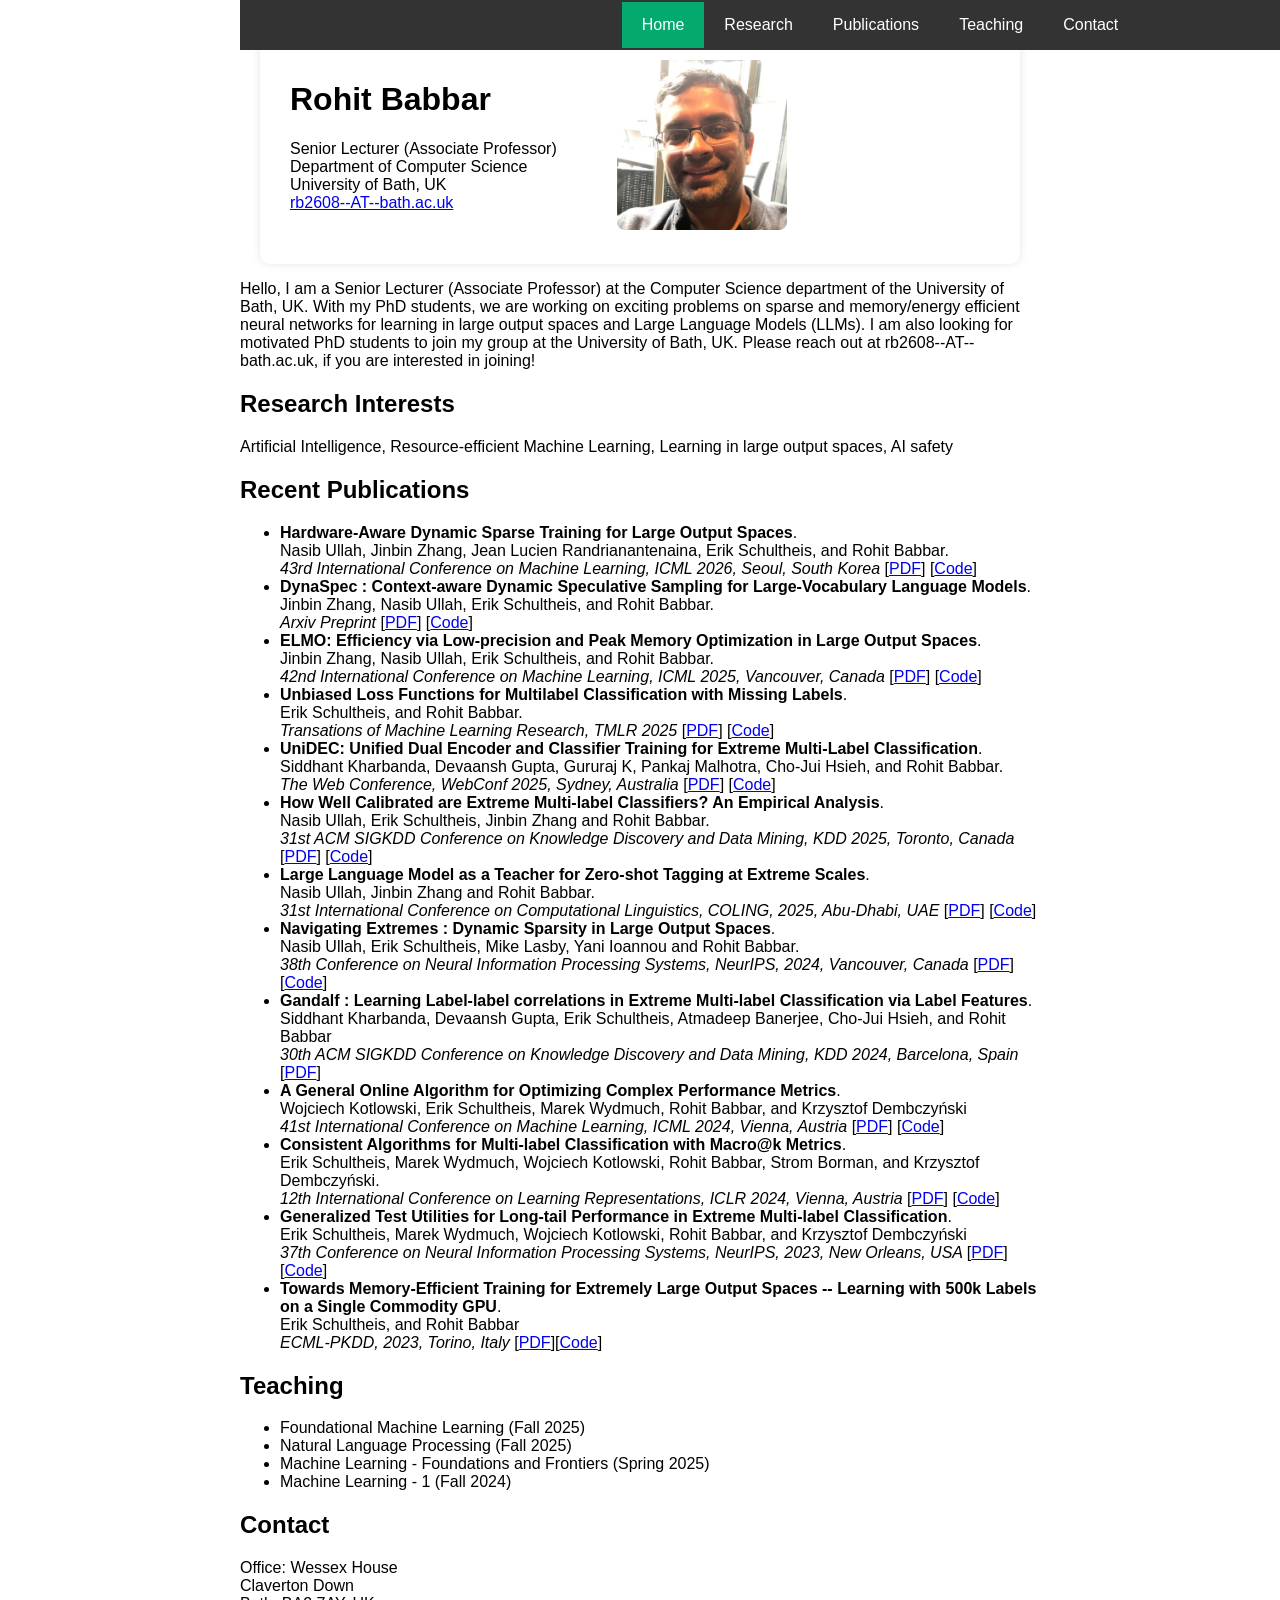
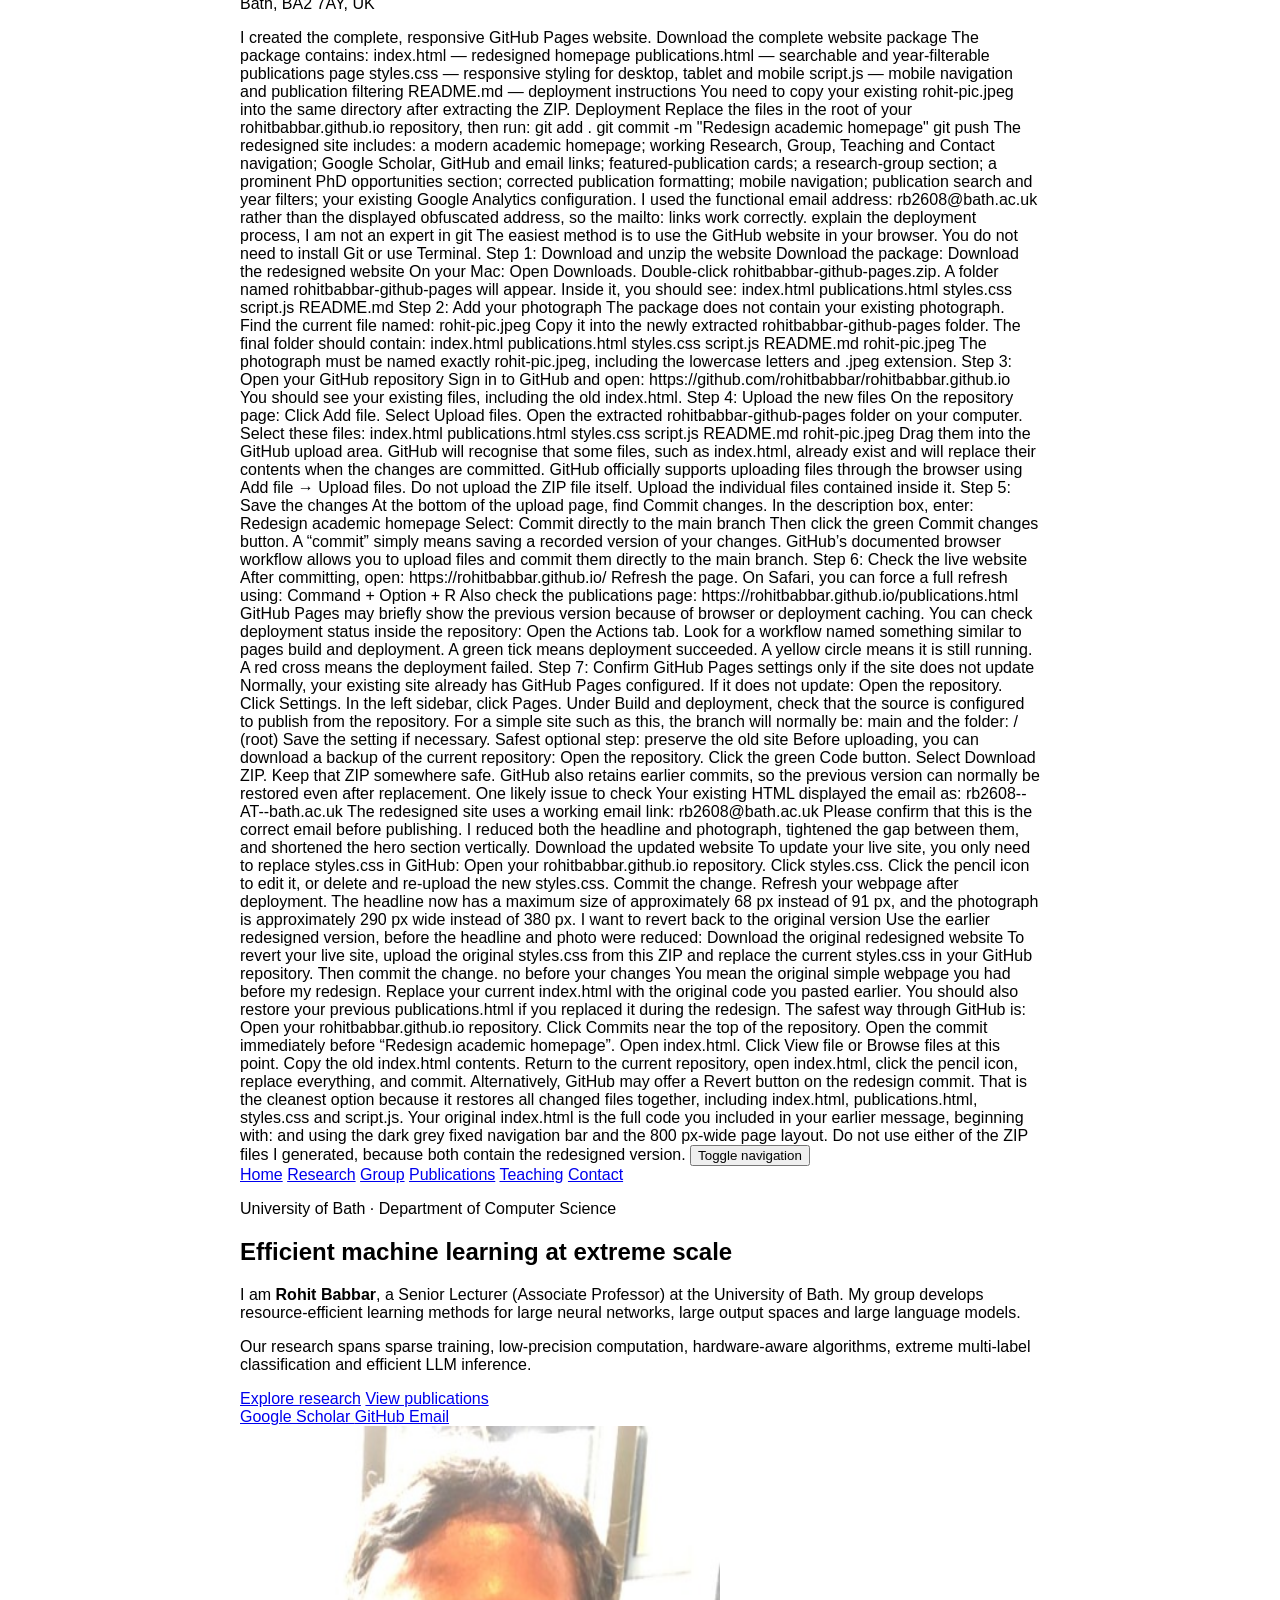
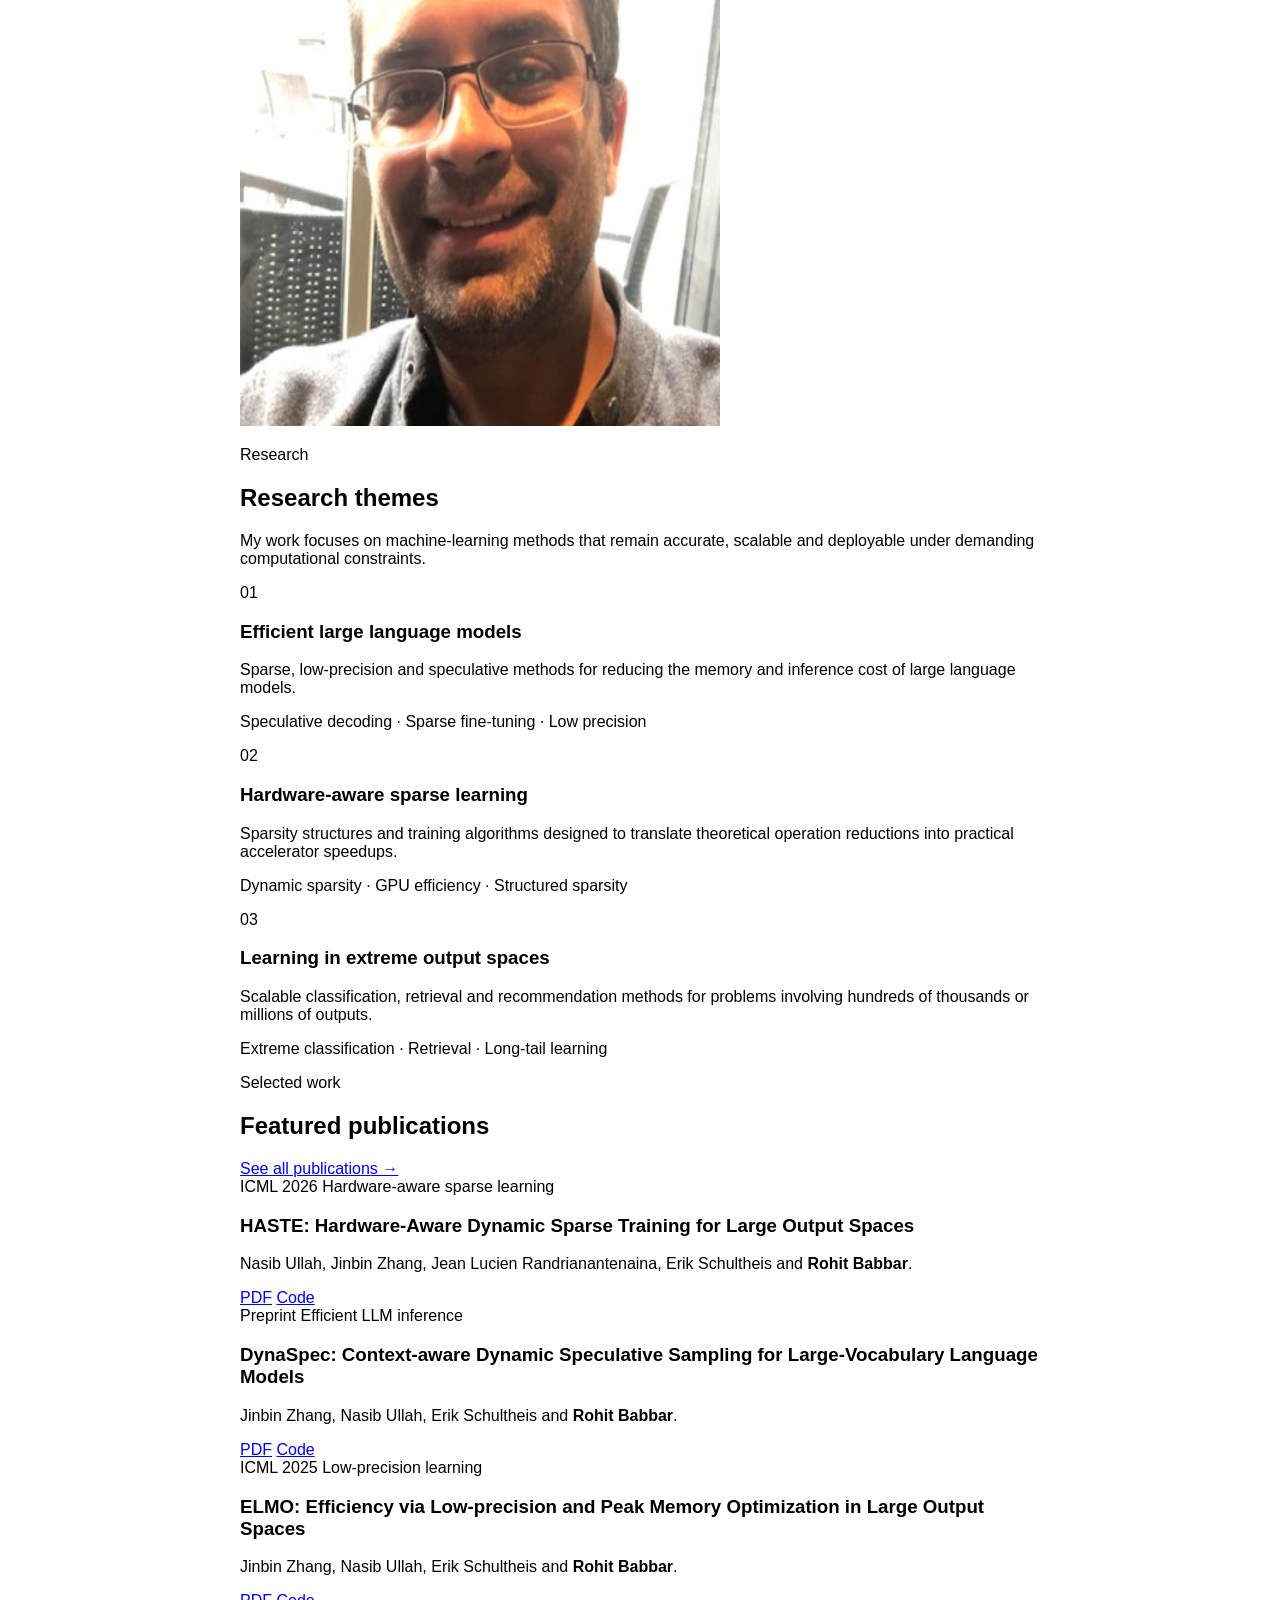
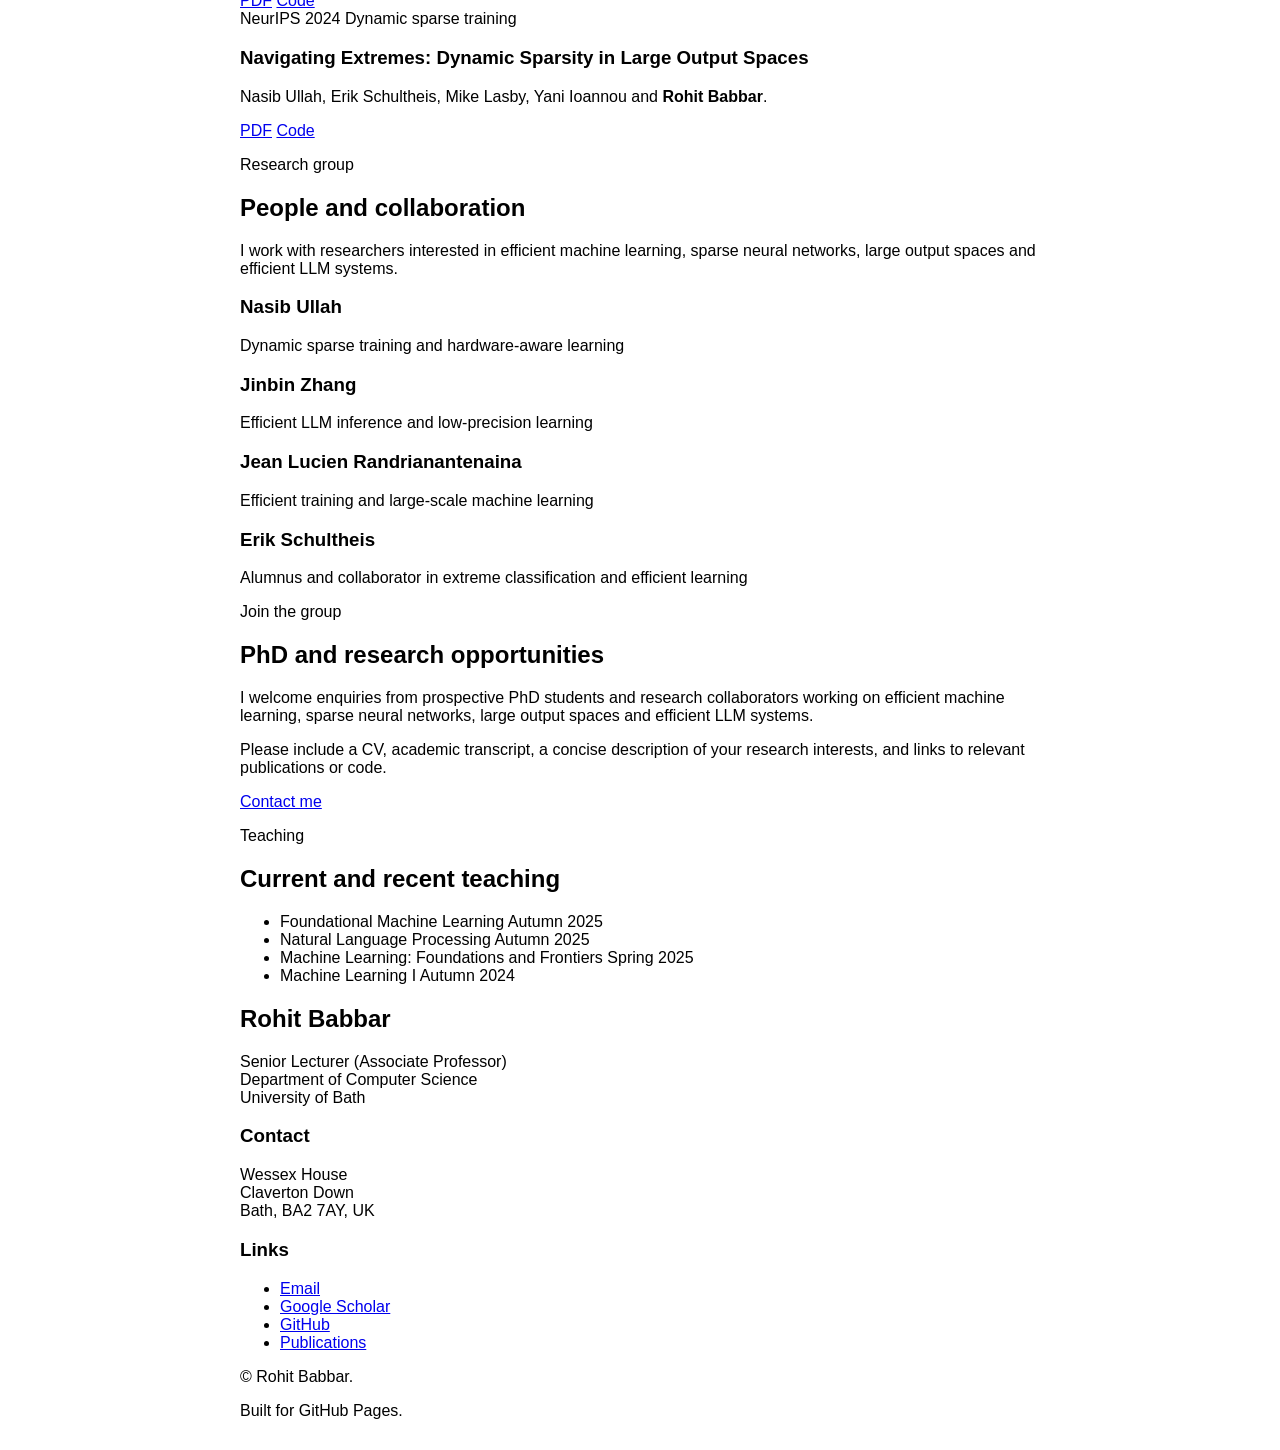
==== commit 61e92235: "Update index.html" ====
--- a/index.html
+++ b/index.html
@@ -1,39 +1,348 @@
 <!DOCTYPE html>
 <html lang="en">
 <head>
-  <meta charset="UTF-8">
-  <meta name="viewport" content="width=device-width, initial-scale=1.0">
-
-  <title>Rohit Babbar | Efficient and Scalable Machine Learning</title>
-  <meta name="description" content="Academic homepage of Rohit Babbar, Senior Lecturer (Associate Professor) at the University of Bath, working on efficient machine learning, sparse neural networks, large output spaces and efficient LLMs.">
-  <meta name="author" content="Rohit Babbar">
-
-  <meta property="og:title" content="Rohit Babbar | Efficient and Scalable Machine Learning">
-  <meta property="og:description" content="Research on resource-efficient machine learning, sparse neural networks, large output spaces and efficient LLMs.">
-  <meta property="og:type" content="website">
-  <meta property="og:image" content="rohit-pic.jpeg">
-
-  <link rel="stylesheet" href="styles.css">
-  <script defer src="script.js"></script>
-
-  <!-- Google Analytics -->
-  <script async src="https://www.googletagmanager.com/gtag/js?id=G-91ZF55EGC9"></script>
-  <script>
-    window.dataLayer = window.dataLayer || [];
-    function gtag(){dataLayer.push(arguments);}
-    gtag('js', new Date());
-    gtag('config', 'G-91ZF55EGC9');
-  </script>
+  <meta charset="UTF-8" />
+  <meta name="viewport" content="width=device-width, initial-scale=1.0" />
+  <title> Rohit's homepage </title>
+  <style> 
+    body {
+      font-family: Arial, sans-serif;
+      max-width: 800px;
+      margin: 30px auto;
+      padding: 0 20px;
+    }
+
+    /* Top Navigation */
+    .topnav {
+      background-color: #333;
+      position: fixed;
+      top: 0;
+      width: 100%;
+      height: 50px;
+      display: flex;
+      align-items: center;
+      justify-content: center;
+      z-index: 1000;
+    }
+
+    .topnav a {
+      color: white;
+      padding: 14px 20px;
+      text-decoration: none;
+      font-size: 16px;
+    }
+
+    .topnav a:hover {
+      background-color: #575757;
+    }
+
+    .topnav a.active {
+      background-color: #04AA6D;
+    }
+
+    /* Main content container */
+    .container {
+      max-width: 700px;
+      margin: 0 auto;
+      background-color: white;
+      padding: 30px;
+      border-radius: 10px;
+      box-shadow: 0 0 10px rgba(0,0,0,0.1);
+      display: flex;
+      flex-wrap: wrap;
+      align-items: flex-start;
+      gap: 60px;
+    }
+
+    .text-section {
+      flex: 1;
+      min-width: 350px;
+    }
+
+    .image-section {
+      flex-shrink: 0;
+    }
+
+    .image img {
+      max-width: 170px;
+      height: auto;
+      border-radius: 8px;
+    }
+
+
+    .image-section img {
+      max-width: 100px;
+      height: 10px;
+      border-radius: 8px;
+    }
+
+    @media (max-width: 100px) {
+      .container {
+        flex-direction: column;
+        align-items: center;
+        text-align: center;
+      }
+
+      .text-section {
+        padding-right: 0;
+      }
+    }
+  </style>
+  <!-- Google tag (gtag.js) -->
+<script async src="https://www.googletagmanager.com/gtag/js?id=G-91ZF55EGC9"></script>
+<script>
+  window.dataLayer = window.dataLayer || [];
+  function gtag(){dataLayer.push(arguments);}
+  gtag('js', new Date());
+
+  gtag('config', 'G-91ZF55EGC9');
+</script>
 </head>
-
 <body>
-  <a class="skip-link" href="#main-content">Skip to main content</a>
-
-  <header class="site-header">
-    <div class="nav-container">
-      <a class="site-name" href="index.html" aria-label="Rohit Babbar homepage">
-        Rohit Babbar
-      </a>
+
+  <!-- Top Navigation -->
+  <div class="topnav">
+    <a href="index.html" class="active">Home</a>
+    <a href="#">Research</a>
+    <a href="publications.html">Publications</a>
+    <a href="#">Teaching</a>
+    <a href="#">Contact</a>
+  </div>
+
+  <div class="container">
+    <div class="text">
+      <h1> 
+    Rohit Babbar
+  </h1> 
+  <p> 
+    Senior Lecturer (Associate Professor)<br>
+    Department of Computer Science<br>
+    University of Bath, UK<br>
+    <a href=mailto:rb2608--AT--bath.ac.uk>rb2608--AT--bath.ac.uk</a> 
+   <!--  <a href=https://scholar.google.com/citations?user=QsqvuGsAAAAJ>Google Scholar</a> -->
+   <!-- <a href="cv.pdf">CV (PDF)</a> -->
+  </p>
+    </div>
+    <div class="image">
+      <img src="rohit-pic.jpeg" alt="A photo of me or relevant image">
+    </div>
+  </div>
+<p>
+        Hello, I am a Senior Lecturer (Associate Professor) at the Computer Science department of the University of Bath, UK. 
+        With my PhD students, we are working on exciting problems on sparse and memory/energy efficient neural networks 
+        for learning in large output spaces and Large Language Models (LLMs). I am also looking for motivated PhD students to join my group at the University of Bath, UK. 
+        Please reach out at rb2608--AT--bath.ac.uk, if you are interested in joining!
+      </p>
+</body>
+
+  <h2>Research Interests</h2>
+  <p>Artificial Intelligence, Resource-efficient Machine Learning, Learning in large output spaces, AI safety</p>
+
+  <h2>Recent Publications</h2>
+  <ul>
+    <li><strong>Hardware-Aware Dynamic Sparse Training for Large Output Spaces</strong>.<br> Nasib Ullah, Jinbin Zhang, Jean Lucien Randrianantenaina, Erik Schultheis, and Rohit Babbar.<br> <em>43rd International Conference on Machine Learning, ICML 2026, Seoul, South Korea</em> [<a href="https://arxiv.org/pdf/2606.01117">PDF</a>] [<a href="https://github.com/xmc-aalto/haste">Code</a>] </li>
+    <li><strong>DynaSpec : Context-aware Dynamic Speculative Sampling for Large-Vocabulary Language Models</strong>.<br> Jinbin Zhang, Nasib Ullah, Erik Schultheis, and Rohit Babbar.<br> <em>Arxiv Preprint </em> [<a href="https://arxiv.org/pdf/2510.13847?">PDF</a>] [<a href="https://github.com/xmc-aalto/DynaSpec">Code</a>]</li>
+    <li><strong>ELMO: Efficiency via Low-precision and Peak Memory Optimization in Large Output Spaces</strong>.<br> Jinbin Zhang, Nasib Ullah, Erik Schultheis, and Rohit Babbar.<br> <em>42nd International Conference on Machine Learning, ICML 2025, Vancouver, Canada</em> [<a href="https://openreview.net/pdf?id=d6CTIPrTTC">PDF</a>] [<a href="https://github.com/xmc-aalto/elmo">Code</a>]</li>
+    <li><strong>Unbiased Loss Functions for Multilabel Classification with Missing Labels</strong>.<br> Erik Schultheis, and Rohit Babbar.<br> <em>Transations of Machine Learning Research, TMLR 2025</em> [<a href="https://openreview.net/pdf?id=hMq1hUhLqp">PDF</a>] [<a href="https://github.com/xmc-aalto/missing-labels-tmlr">Code</a>]</li>
+    <li><strong>UniDEC: Unified Dual Encoder and Classifier Training for Extreme Multi-Label Classification</strong>.<br> Siddhant Kharbanda, Devaansh Gupta, Gururaj K, Pankaj Malhotra, Cho-Jui Hsieh, and Rohit Babbar.<br> <em>The Web Conference, WebConf 2025, Sydney, Australia</em> [<a href="https://arxiv.org/pdf/2405.03714">PDF</a>] [<a href="https://github.com/the-catalyst/UniDEC">Code</a>]</li>
+    <li><strong>How Well Calibrated are Extreme Multi-label Classifiers? An Empirical Analysis</strong>.<br> Nasib Ullah, Erik Schultheis, Jinbin Zhang and Rohit Babbar. <br> <em>31st ACM SIGKDD Conference on Knowledge Discovery and Data Mining, KDD 2025, Toronto, Canada </em> [<a href="https://dl.acm.org/doi/pdf/10.1145/3690624.3709333">PDF</a>] [<a href="https://github.com/xmc-aalto/xmc-topk-calibration">Code</a>] </li>
+    <li><strong>Large Language Model as a Teacher for Zero-shot Tagging at Extreme Scales</strong>. <br>Nasib Ullah, Jinbin Zhang and Rohit Babbar. <br> <em>31st International Conference on Computational Linguistics, COLING, 2025, Abu-Dhabi, UAE  </em> [<a href="https://aclanthology.org/2025.coling-main.233.pdf">PDF</a>] [<a href="https://github.com/xmc-aalto/LMTX">Code</a>]</li>
+    <li><strong>Navigating Extremes : Dynamic Sparsity in Large Output Spaces</strong>. <br> Nasib Ullah, Erik Schultheis, Mike Lasby, Yani Ioannou and Rohit Babbar. <br> <em>38th Conference on Neural Information Processing Systems, NeurIPS, 2024, Vancouver, Canada </em> [<a href="https://openreview.net/pdf?id=RA6rzOJ2zI">PDF</a>] [<a href="https://github.com/xmc-aalto/NeurIPS24-dst">Code</a>]</li>
+    <li><strong>Gandalf : Learning Label-label correlations in Extreme Multi-label Classification via Label Features</strong>. Siddhant Kharbanda, Devaansh Gupta, Erik Schultheis, Atmadeep Banerjee, Cho-Jui Hsieh, and Rohit Babbar <br> <em>30th ACM SIGKDD Conference on Knowledge Discovery and Data Mining, KDD 2024, Barcelona, Spain </em> [<a href="https://dl.acm.org/doi/10.1145/3637528.3672063">PDF</a>]</li>
+    <li><strong>A General Online Algorithm for Optimizing Complex Performance Metrics</strong>. <br> Wojciech Kotlowski, Erik Schultheis, Marek Wydmuch, Rohit Babbar, and Krzysztof Dembczyński <br> <em>41st International Conference on Machine Learning, ICML 2024, Vienna, Austria  </em> [<a href="https://proceedings.mlr.press/v235/kotlowski24a.html">PDF</a>] [<a href="https://github.com/mwydmuch/xCOLUMNs">Code</a>]</li>
+    <li><strong>Consistent Algorithms for Multi-label Classification with Macro@k Metrics</strong>. <br> Erik Schultheis, Marek Wydmuch, Wojciech Kotlowski, Rohit Babbar, Strom Borman, and Krzysztof Dembczyński. <br> <em>12th International Conference on Learning Representations, ICLR 2024, Vienna, Austria </em> [<a href="https://openreview.net/pdf?id=XOnya9gSdF">PDF</a>] [<a href="https://github.com/mwydmuch/xCOLUMNs">Code</a>]</li>
+    <li><strong>Generalized Test Utilities for Long-tail Performance in Extreme Multi-label Classification</strong>. <br> Erik Schultheis, Marek Wydmuch, Wojciech Kotlowski, Rohit Babbar, and Krzysztof Dembczyński <br> <em>37th Conference on Neural Information Processing Systems, NeurIPS, 2023, New Orleans, USA </em> [<a href="https://proceedings.neurips.cc/paper_files/paper/2023/file/46994b3d6dd0fd5fca5f780af6259db5-Paper-Conference.pdf">PDF</a>][<a href="https://github.com/mwydmuch/xCOLUMNs">Code</a>]</li>
+    <li><strong>Towards Memory-Efficient Training for Extremely Large Output Spaces -- Learning with 500k Labels on a Single Commodity GPU</strong>. <br> Erik Schultheis, and Rohit Babbar <br> <em>ECML-PKDD, 2023, Torino, Italy </em> [<a href="https://link.springer.com/chapter/10.1007/978-3-031-43418-1_41">PDF</a>][<a href="https://github.com/xmc-aalto/ecml23-sparse">Code</a>]</li>
+
+  </ul>
+
+  <h2>Teaching</h2>
+  <ul>
+    <li> Foundational Machine Learning (Fall 2025)</li>
+    <li> Natural Language Processing (Fall 2025)</li>
+    <li> Machine Learning - Foundations and Frontiers (Spring 2025)</li>
+    <li> Machine Learning - 1 (Fall 2024)</li>
+  </ul>
+
+  <h2>Contact</h2>
+  <p>
+    Office: Wessex House <br>
+    Claverton Down<br>
+    Bath, BA2 7AY, UK
+  </p>
+</body>
+</html>
+I created the complete, responsive GitHub Pages website.
+Download the complete website package
+
+The package contains:
+
+index.html — redesigned homepage
+publications.html — searchable and year-filterable publications page
+styles.css — responsive styling for desktop, tablet and mobile
+script.js — mobile navigation and publication filtering
+README.md — deployment instructions
+You need to copy your existing rohit-pic.jpeg into the same directory after extracting the ZIP.
+Deployment
+Replace the files in the root of your rohitbabbar.github.io repository, then run:
+git add .
+git commit -m "Redesign academic homepage"
+git push
+The redesigned site includes:
+a modern academic homepage;
+working Research, Group, Teaching and Contact navigation;
+Google Scholar, GitHub and email links;
+featured-publication cards;
+a research-group section;
+a prominent PhD opportunities section;
+corrected publication formatting;
+mobile navigation;
+publication search and year filters;
+your existing Google Analytics configuration.
+I used the functional email address:
+rb2608@bath.ac.uk
+rather than the displayed obfuscated address, so the mailto: links work correctly. 
+explain the deployment process, I am not an expert in git
+The easiest method is to use the GitHub website in your browser. You do not need to install Git or use Terminal.
+Step 1: Download and unzip the website
+Download the package:
+Download the redesigned website
+
+On your Mac:
+
+Open Downloads.
+Double-click rohitbabbar-github-pages.zip.
+A folder named rohitbabbar-github-pages will appear.
+Inside it, you should see:
+index.html
+publications.html
+styles.css
+script.js
+README.md
+Step 2: Add your photograph
+The package does not contain your existing photograph.
+Find the current file named:
+
+rohit-pic.jpeg
+Copy it into the newly extracted rohitbabbar-github-pages folder.
+The final folder should contain:
+
+index.html
+publications.html
+styles.css
+script.js
+README.md
+rohit-pic.jpeg
+The photograph must be named exactly rohit-pic.jpeg, including the lowercase letters and .jpeg extension.
+Step 3: Open your GitHub repository
+Sign in to GitHub and open:
+https://github.com/rohitbabbar/rohitbabbar.github.io
+You should see your existing files, including the old index.html.
+Step 4: Upload the new files
+On the repository page:
+Click Add file.
+Select Upload files.
+Open the extracted rohitbabbar-github-pages folder on your computer.
+Select these files:
+index.html
+publications.html
+styles.css
+script.js
+README.md
+rohit-pic.jpeg
+Drag them into the GitHub upload area.
+GitHub will recognise that some files, such as index.html, already exist and will replace their contents when the changes are committed. GitHub officially supports uploading files through the browser using Add file → Upload files.
+Do not upload the ZIP file itself. Upload the individual files contained inside it.
+
+Step 5: Save the changes
+At the bottom of the upload page, find Commit changes.
+In the description box, enter:
+
+Redesign academic homepage
+Select:
+Commit directly to the main branch
+Then click the green Commit changes button.
+A “commit” simply means saving a recorded version of your changes. GitHub’s documented browser workflow allows you to upload files and commit them directly to the main branch.
+
+Step 6: Check the live website
+After committing, open:
+https://rohitbabbar.github.io/
+Refresh the page. On Safari, you can force a full refresh using:
+Command + Option + R
+Also check the publications page:
+https://rohitbabbar.github.io/publications.html
+GitHub Pages may briefly show the previous version because of browser or deployment caching. You can check deployment status inside the repository:
+Open the Actions tab.
+Look for a workflow named something similar to pages build and deployment.
+A green tick means deployment succeeded.
+A yellow circle means it is still running.
+A red cross means the deployment failed.
+Step 7: Confirm GitHub Pages settings only if the site does not update
+Normally, your existing site already has GitHub Pages configured. If it does not update:
+Open the repository.
+Click Settings.
+In the left sidebar, click Pages.
+Under Build and deployment, check that the source is configured to publish from the repository.
+For a simple site such as this, the branch will normally be:
+main
+and the folder:
+/ (root)
+Save the setting if necessary.
+Safest optional step: preserve the old site
+Before uploading, you can download a backup of the current repository:
+Open the repository.
+Click the green Code button.
+Select Download ZIP.
+Keep that ZIP somewhere safe.
+GitHub also retains earlier commits, so the previous version can normally be restored even after replacement.
+One likely issue to check
+Your existing HTML displayed the email as:
+rb2608--AT--bath.ac.uk
+The redesigned site uses a working email link:
+rb2608@bath.ac.uk
+Please confirm that this is the correct email before publishing.
+I reduced both the headline and photograph, tightened the gap between them, and shortened the hero section vertically.
+Download the updated website
+
+To update your live site, you only need to replace styles.css in GitHub:
+
+Open your rohitbabbar.github.io repository.
+Click styles.css.
+Click the pencil icon to edit it, or delete and re-upload the new styles.css.
+Commit the change.
+Refresh your webpage after deployment.
+The headline now has a maximum size of approximately 68 px instead of 91 px, and the photograph is approximately 290 px wide instead of 380 px. 
+I want to revert back to the original version
+Use the earlier redesigned version, before the headline and photo were reduced:
+Download the original redesigned website
+
+To revert your live site, upload the original styles.css from this ZIP and replace the current styles.css in your GitHub repository. Then commit the change.
+no before your changes
+You mean the original simple webpage you had before my redesign.
+Replace your current index.html with the original code you pasted earlier. You should also restore your previous publications.html if you replaced it during the redesign.
+
+The safest way through GitHub is:
+
+Open your rohitbabbar.github.io repository.
+Click Commits near the top of the repository.
+Open the commit immediately before “Redesign academic homepage”.
+Open index.html.
+Click View file or Browse files at this point.
+Copy the old index.html contents.
+Return to the current repository, open index.html, click the pencil icon, replace everything, and commit.
+Alternatively, GitHub may offer a Revert button on the redesign commit. That is the cleanest option because it restores all changed files together, including index.html, publications.html, styles.css and script.js.
+Your original index.html is the full code you included in your earlier message, beginning with:
+
+<!DOCTYPE html>
+<html lang="en">
+<head>
+  <meta charset="UTF-8" />
+and using the dark grey fixed navigation bar and the 800 px-wide page layout.
+Do not use either of the ZIP files I generated, because both contain the redesigned version.
+
+
+
+
 
       <button class="nav-toggle" type="button" aria-expanded="false" aria-controls="primary-navigation">
         <span class="sr-only">Toggle navigation</span>
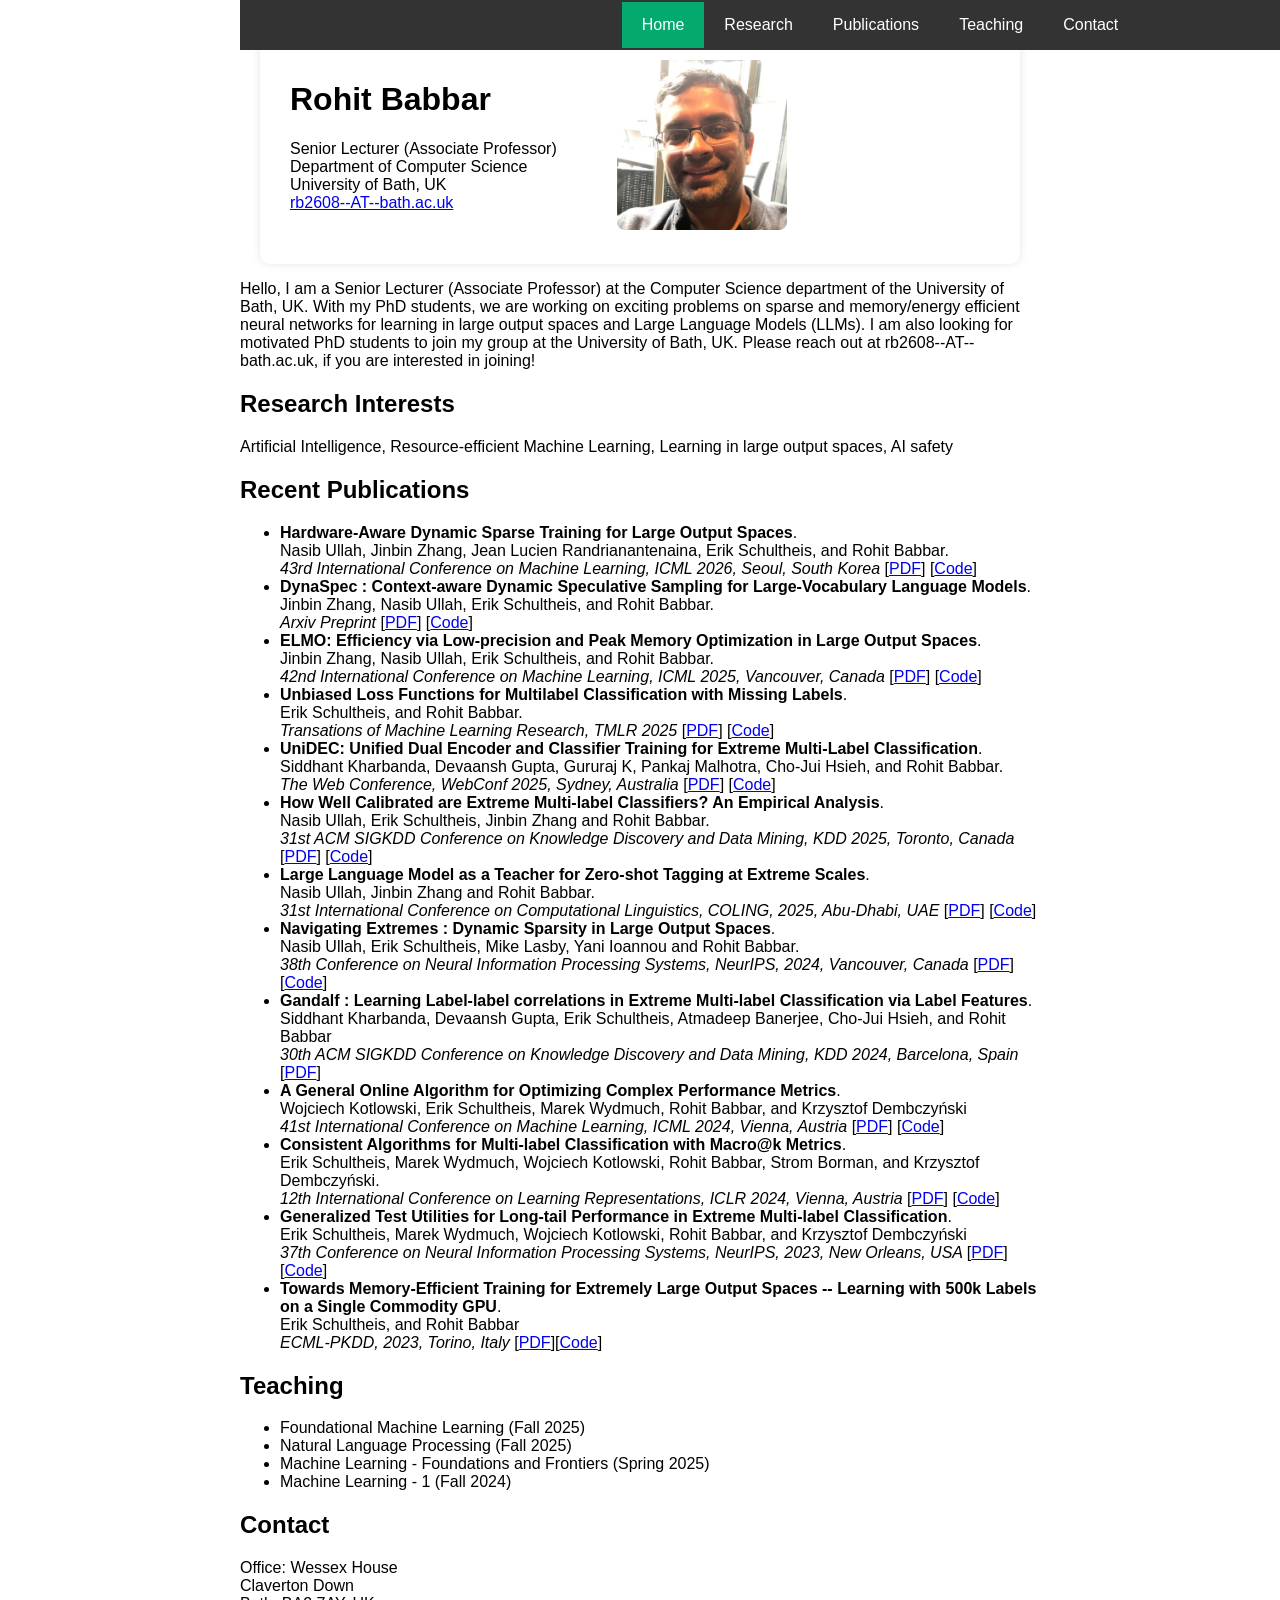
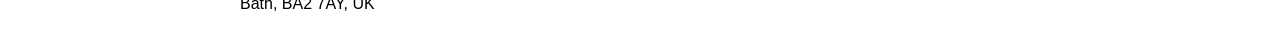
==== commit a1d8cce9: "Update index.html" ====
--- a/index.html
+++ b/index.html
@@ -172,498 +172,4 @@
   </p>
 </body>
 </html>
-I created the complete, responsive GitHub Pages website.
-Download the complete website package
 
-The package contains:
-
-index.html — redesigned homepage
-publications.html — searchable and year-filterable publications page
-styles.css — responsive styling for desktop, tablet and mobile
-script.js — mobile navigation and publication filtering
-README.md — deployment instructions
-You need to copy your existing rohit-pic.jpeg into the same directory after extracting the ZIP.
-Deployment
-Replace the files in the root of your rohitbabbar.github.io repository, then run:
-git add .
-git commit -m "Redesign academic homepage"
-git push
-The redesigned site includes:
-a modern academic homepage;
-working Research, Group, Teaching and Contact navigation;
-Google Scholar, GitHub and email links;
-featured-publication cards;
-a research-group section;
-a prominent PhD opportunities section;
-corrected publication formatting;
-mobile navigation;
-publication search and year filters;
-your existing Google Analytics configuration.
-I used the functional email address:
-rb2608@bath.ac.uk
-rather than the displayed obfuscated address, so the mailto: links work correctly. 
-explain the deployment process, I am not an expert in git
-The easiest method is to use the GitHub website in your browser. You do not need to install Git or use Terminal.
-Step 1: Download and unzip the website
-Download the package:
-Download the redesigned website
-
-On your Mac:
-
-Open Downloads.
-Double-click rohitbabbar-github-pages.zip.
-A folder named rohitbabbar-github-pages will appear.
-Inside it, you should see:
-index.html
-publications.html
-styles.css
-script.js
-README.md
-Step 2: Add your photograph
-The package does not contain your existing photograph.
-Find the current file named:
-
-rohit-pic.jpeg
-Copy it into the newly extracted rohitbabbar-github-pages folder.
-The final folder should contain:
-
-index.html
-publications.html
-styles.css
-script.js
-README.md
-rohit-pic.jpeg
-The photograph must be named exactly rohit-pic.jpeg, including the lowercase letters and .jpeg extension.
-Step 3: Open your GitHub repository
-Sign in to GitHub and open:
-https://github.com/rohitbabbar/rohitbabbar.github.io
-You should see your existing files, including the old index.html.
-Step 4: Upload the new files
-On the repository page:
-Click Add file.
-Select Upload files.
-Open the extracted rohitbabbar-github-pages folder on your computer.
-Select these files:
-index.html
-publications.html
-styles.css
-script.js
-README.md
-rohit-pic.jpeg
-Drag them into the GitHub upload area.
-GitHub will recognise that some files, such as index.html, already exist and will replace their contents when the changes are committed. GitHub officially supports uploading files through the browser using Add file → Upload files.
-Do not upload the ZIP file itself. Upload the individual files contained inside it.
-
-Step 5: Save the changes
-At the bottom of the upload page, find Commit changes.
-In the description box, enter:
-
-Redesign academic homepage
-Select:
-Commit directly to the main branch
-Then click the green Commit changes button.
-A “commit” simply means saving a recorded version of your changes. GitHub’s documented browser workflow allows you to upload files and commit them directly to the main branch.
-
-Step 6: Check the live website
-After committing, open:
-https://rohitbabbar.github.io/
-Refresh the page. On Safari, you can force a full refresh using:
-Command + Option + R
-Also check the publications page:
-https://rohitbabbar.github.io/publications.html
-GitHub Pages may briefly show the previous version because of browser or deployment caching. You can check deployment status inside the repository:
-Open the Actions tab.
-Look for a workflow named something similar to pages build and deployment.
-A green tick means deployment succeeded.
-A yellow circle means it is still running.
-A red cross means the deployment failed.
-Step 7: Confirm GitHub Pages settings only if the site does not update
-Normally, your existing site already has GitHub Pages configured. If it does not update:
-Open the repository.
-Click Settings.
-In the left sidebar, click Pages.
-Under Build and deployment, check that the source is configured to publish from the repository.
-For a simple site such as this, the branch will normally be:
-main
-and the folder:
-/ (root)
-Save the setting if necessary.
-Safest optional step: preserve the old site
-Before uploading, you can download a backup of the current repository:
-Open the repository.
-Click the green Code button.
-Select Download ZIP.
-Keep that ZIP somewhere safe.
-GitHub also retains earlier commits, so the previous version can normally be restored even after replacement.
-One likely issue to check
-Your existing HTML displayed the email as:
-rb2608--AT--bath.ac.uk
-The redesigned site uses a working email link:
-rb2608@bath.ac.uk
-Please confirm that this is the correct email before publishing.
-I reduced both the headline and photograph, tightened the gap between them, and shortened the hero section vertically.
-Download the updated website
-
-To update your live site, you only need to replace styles.css in GitHub:
-
-Open your rohitbabbar.github.io repository.
-Click styles.css.
-Click the pencil icon to edit it, or delete and re-upload the new styles.css.
-Commit the change.
-Refresh your webpage after deployment.
-The headline now has a maximum size of approximately 68 px instead of 91 px, and the photograph is approximately 290 px wide instead of 380 px. 
-I want to revert back to the original version
-Use the earlier redesigned version, before the headline and photo were reduced:
-Download the original redesigned website
-
-To revert your live site, upload the original styles.css from this ZIP and replace the current styles.css in your GitHub repository. Then commit the change.
-no before your changes
-You mean the original simple webpage you had before my redesign.
-Replace your current index.html with the original code you pasted earlier. You should also restore your previous publications.html if you replaced it during the redesign.
-
-The safest way through GitHub is:
-
-Open your rohitbabbar.github.io repository.
-Click Commits near the top of the repository.
-Open the commit immediately before “Redesign academic homepage”.
-Open index.html.
-Click View file or Browse files at this point.
-Copy the old index.html contents.
-Return to the current repository, open index.html, click the pencil icon, replace everything, and commit.
-Alternatively, GitHub may offer a Revert button on the redesign commit. That is the cleanest option because it restores all changed files together, including index.html, publications.html, styles.css and script.js.
-Your original index.html is the full code you included in your earlier message, beginning with:
-
-<!DOCTYPE html>
-<html lang="en">
-<head>
-  <meta charset="UTF-8" />
-and using the dark grey fixed navigation bar and the 800 px-wide page layout.
-Do not use either of the ZIP files I generated, because both contain the redesigned version.
-
-
-
-
-
-      <button class="nav-toggle" type="button" aria-expanded="false" aria-controls="primary-navigation">
-        <span class="sr-only">Toggle navigation</span>
-        <span></span>
-        <span></span>
-        <span></span>
-      </button>
-
-      <nav id="primary-navigation" class="primary-nav" aria-label="Primary navigation">
-        <a class="active" href="index.html">Home</a>
-        <a href="#research">Research</a>
-        <a href="#group">Group</a>
-        <a href="publications.html">Publications</a>
-        <a href="#teaching">Teaching</a>
-        <a href="#contact">Contact</a>
-      </nav>
-    </div>
-  </header>
-
-  <main id="main-content">
-    <section class="hero">
-      <div class="page-width hero-grid">
-        <div class="hero-copy">
-          <p class="eyebrow">University of Bath · Department of Computer Science</p>
-
-          <h1>Efficient machine learning at extreme scale</h1>
-
-          <p class="hero-lead">
-            I am <strong>Rohit Babbar</strong>, a Senior Lecturer (Associate Professor)
-            at the University of Bath. My group develops resource-efficient learning
-            methods for large neural networks, large output spaces and large language models.
-          </p>
-
-          <p class="hero-description">
-            Our research spans sparse training, low-precision computation,
-            hardware-aware algorithms, extreme multi-label classification and
-            efficient LLM inference.
-          </p>
-
-          <div class="hero-actions">
-            <a class="button button-primary" href="#research">Explore research</a>
-            <a class="button button-secondary" href="publications.html">View publications</a>
-          </div>
-
-          <div class="profile-links" aria-label="Professional links">
-            <a href="https://scholar.google.com/citations?user=QsqvuGsAAAAJ" target="_blank" rel="noopener noreferrer">
-              Google Scholar
-            </a>
-            <a href="https://github.com/xmc-aalto" target="_blank" rel="noopener noreferrer">
-              GitHub
-            </a>
-            <a href="mailto:rb2608@bath.ac.uk">
-              Email
-            </a>
-          </div>
-        </div>
-
-        <div class="hero-photo-wrap">
-          <img
-            class="hero-photo"
-            src="rohit-pic.jpeg"
-            alt="Portrait of Rohit Babbar"
-            width="480"
-            height="600"
-          >
-        </div>
-      </div>
-    </section>
-
-    <section class="section section-muted" aria-labelledby="research-heading" id="research">
-      <div class="page-width">
-        <div class="section-heading">
-          <p class="eyebrow">Research</p>
-          <h2 id="research-heading">Research themes</h2>
-          <p>
-            My work focuses on machine-learning methods that remain accurate,
-            scalable and deployable under demanding computational constraints.
-          </p>
-        </div>
-
-        <div class="card-grid research-grid">
-          <article class="card">
-            <div class="card-number">01</div>
-            <h3>Efficient large language models</h3>
-            <p>
-              Sparse, low-precision and speculative methods for reducing the
-              memory and inference cost of large language models.
-            </p>
-            <p class="card-tags">Speculative decoding · Sparse fine-tuning · Low precision</p>
-          </article>
-
-          <article class="card">
-            <div class="card-number">02</div>
-            <h3>Hardware-aware sparse learning</h3>
-            <p>
-              Sparsity structures and training algorithms designed to translate
-              theoretical operation reductions into practical accelerator speedups.
-            </p>
-            <p class="card-tags">Dynamic sparsity · GPU efficiency · Structured sparsity</p>
-          </article>
-
-          <article class="card">
-            <div class="card-number">03</div>
-            <h3>Learning in extreme output spaces</h3>
-            <p>
-              Scalable classification, retrieval and recommendation methods for
-              problems involving hundreds of thousands or millions of outputs.
-            </p>
-            <p class="card-tags">Extreme classification · Retrieval · Long-tail learning</p>
-          </article>
-        </div>
-      </div>
-    </section>
-
-    <section class="section" aria-labelledby="featured-heading">
-      <div class="page-width">
-        <div class="section-heading section-heading-row">
-          <div>
-            <p class="eyebrow">Selected work</p>
-            <h2 id="featured-heading">Featured publications</h2>
-          </div>
-          <a class="text-link" href="publications.html">See all publications →</a>
-        </div>
-
-        <div class="featured-list">
-          <article class="featured-item">
-            <div class="featured-meta">
-              <span class="venue">ICML 2026</span>
-              <span>Hardware-aware sparse learning</span>
-            </div>
-            <div>
-              <h3>HASTE: Hardware-Aware Dynamic Sparse Training for Large Output Spaces</h3>
-              <p>
-                Nasib Ullah, Jinbin Zhang, Jean Lucien Randrianantenaina,
-                Erik Schultheis and <strong>Rohit Babbar</strong>.
-              </p>
-              <div class="publication-links">
-                <a href="https://arxiv.org/pdf/2606.01117" target="_blank" rel="noopener noreferrer">PDF</a>
-                <a href="https://github.com/xmc-aalto/haste" target="_blank" rel="noopener noreferrer">Code</a>
-              </div>
-            </div>
-          </article>
-
-          <article class="featured-item">
-            <div class="featured-meta">
-              <span class="venue">Preprint</span>
-              <span>Efficient LLM inference</span>
-            </div>
-            <div>
-              <h3>DynaSpec: Context-aware Dynamic Speculative Sampling for Large-Vocabulary Language Models</h3>
-              <p>
-                Jinbin Zhang, Nasib Ullah, Erik Schultheis and
-                <strong>Rohit Babbar</strong>.
-              </p>
-              <div class="publication-links">
-                <a href="https://arxiv.org/pdf/2510.13847" target="_blank" rel="noopener noreferrer">PDF</a>
-                <a href="https://github.com/xmc-aalto/DynaSpec" target="_blank" rel="noopener noreferrer">Code</a>
-              </div>
-            </div>
-          </article>
-
-          <article class="featured-item">
-            <div class="featured-meta">
-              <span class="venue">ICML 2025</span>
-              <span>Low-precision learning</span>
-            </div>
-            <div>
-              <h3>ELMO: Efficiency via Low-precision and Peak Memory Optimization in Large Output Spaces</h3>
-              <p>
-                Jinbin Zhang, Nasib Ullah, Erik Schultheis and
-                <strong>Rohit Babbar</strong>.
-              </p>
-              <div class="publication-links">
-                <a href="https://openreview.net/pdf?id=d6CTIPrTTC" target="_blank" rel="noopener noreferrer">PDF</a>
-                <a href="https://github.com/xmc-aalto/elmo" target="_blank" rel="noopener noreferrer">Code</a>
-              </div>
-            </div>
-          </article>
-
-          <article class="featured-item">
-            <div class="featured-meta">
-              <span class="venue">NeurIPS 2024</span>
-              <span>Dynamic sparse training</span>
-            </div>
-            <div>
-              <h3>Navigating Extremes: Dynamic Sparsity in Large Output Spaces</h3>
-              <p>
-                Nasib Ullah, Erik Schultheis, Mike Lasby, Yani Ioannou and
-                <strong>Rohit Babbar</strong>.
-              </p>
-              <div class="publication-links">
-                <a href="https://openreview.net/pdf?id=RA6rzOJ2zI" target="_blank" rel="noopener noreferrer">PDF</a>
-                <a href="https://github.com/xmc-aalto/NeurIPS24-dst" target="_blank" rel="noopener noreferrer">Code</a>
-              </div>
-            </div>
-          </article>
-        </div>
-      </div>
-    </section>
-
-    <section class="section section-dark" aria-labelledby="group-heading" id="group">
-      <div class="page-width group-layout">
-        <div>
-          <p class="eyebrow eyebrow-light">Research group</p>
-          <h2 id="group-heading">People and collaboration</h2>
-          <p class="section-intro-light">
-            I work with researchers interested in efficient machine learning,
-            sparse neural networks, large output spaces and efficient LLM systems.
-          </p>
-        </div>
-
-        <div class="people-list">
-          <article>
-            <h3>Nasib Ullah</h3>
-            <p>Dynamic sparse training and hardware-aware learning</p>
-          </article>
-
-          <article>
-            <h3>Jinbin Zhang</h3>
-            <p>Efficient LLM inference and low-precision learning</p>
-          </article>
-
-          <article>
-            <h3>Jean Lucien Randrianantenaina</h3>
-            <p>Efficient training and large-scale machine learning</p>
-          </article>
-
-          <article>
-            <h3>Erik Schultheis</h3>
-            <p>Alumnus and collaborator in extreme classification and efficient learning</p>
-          </article>
-        </div>
-      </div>
-    </section>
-
-    <section class="section" aria-labelledby="opportunities-heading">
-      <div class="page-width opportunity-box">
-        <div>
-          <p class="eyebrow">Join the group</p>
-          <h2 id="opportunities-heading">PhD and research opportunities</h2>
-          <p>
-            I welcome enquiries from prospective PhD students and research
-            collaborators working on efficient machine learning, sparse neural
-            networks, large output spaces and efficient LLM systems.
-          </p>
-          <p>
-            Please include a CV, academic transcript, a concise description of
-            your research interests, and links to relevant publications or code.
-          </p>
-        </div>
-
-        <a class="button button-primary" href="mailto:rb2608@bath.ac.uk?subject=Prospective%20PhD%20or%20research%20enquiry">
-          Contact me
-        </a>
-      </div>
-    </section>
-
-    <section class="section section-muted" aria-labelledby="teaching-heading" id="teaching">
-      <div class="page-width two-column">
-        <div class="section-heading">
-          <p class="eyebrow">Teaching</p>
-          <h2 id="teaching-heading">Current and recent teaching</h2>
-        </div>
-
-        <ul class="clean-list teaching-list">
-          <li>
-            <span>Foundational Machine Learning</span>
-            <span>Autumn 2025</span>
-          </li>
-          <li>
-            <span>Natural Language Processing</span>
-            <span>Autumn 2025</span>
-          </li>
-          <li>
-            <span>Machine Learning: Foundations and Frontiers</span>
-            <span>Spring 2025</span>
-          </li>
-          <li>
-            <span>Machine Learning I</span>
-            <span>Autumn 2024</span>
-          </li>
-        </ul>
-      </div>
-    </section>
-  </main>
-
-  <footer class="site-footer" id="contact">
-    <div class="page-width footer-grid">
-      <div>
-        <h2>Rohit Babbar</h2>
-        <p>
-          Senior Lecturer (Associate Professor)<br>
-          Department of Computer Science<br>
-          University of Bath
-        </p>
-      </div>
-
-      <div>
-        <h3>Contact</h3>
-        <p>
-          Wessex House<br>
-          Claverton Down<br>
-          Bath, BA2 7AY, UK
-        </p>
-      </div>
-
-      <div>
-        <h3>Links</h3>
-        <ul class="footer-links">
-          <li><a href="mailto:rb2608@bath.ac.uk">Email</a></li>
-          <li><a href="https://scholar.google.com/citations?user=QsqvuGsAAAAJ" target="_blank" rel="noopener noreferrer">Google Scholar</a></li>
-          <li><a href="https://github.com/xmc-aalto" target="_blank" rel="noopener noreferrer">GitHub</a></li>
-          <li><a href="publications.html">Publications</a></li>
-        </ul>
-      </div>
-    </div>
-
-    <div class="page-width footer-bottom">
-      <p>© <span id="current-year"></span> Rohit Babbar.</p>
-      <p>Built for GitHub Pages.</p>
-    </div>
-  </footer>
-</body>
-</html>
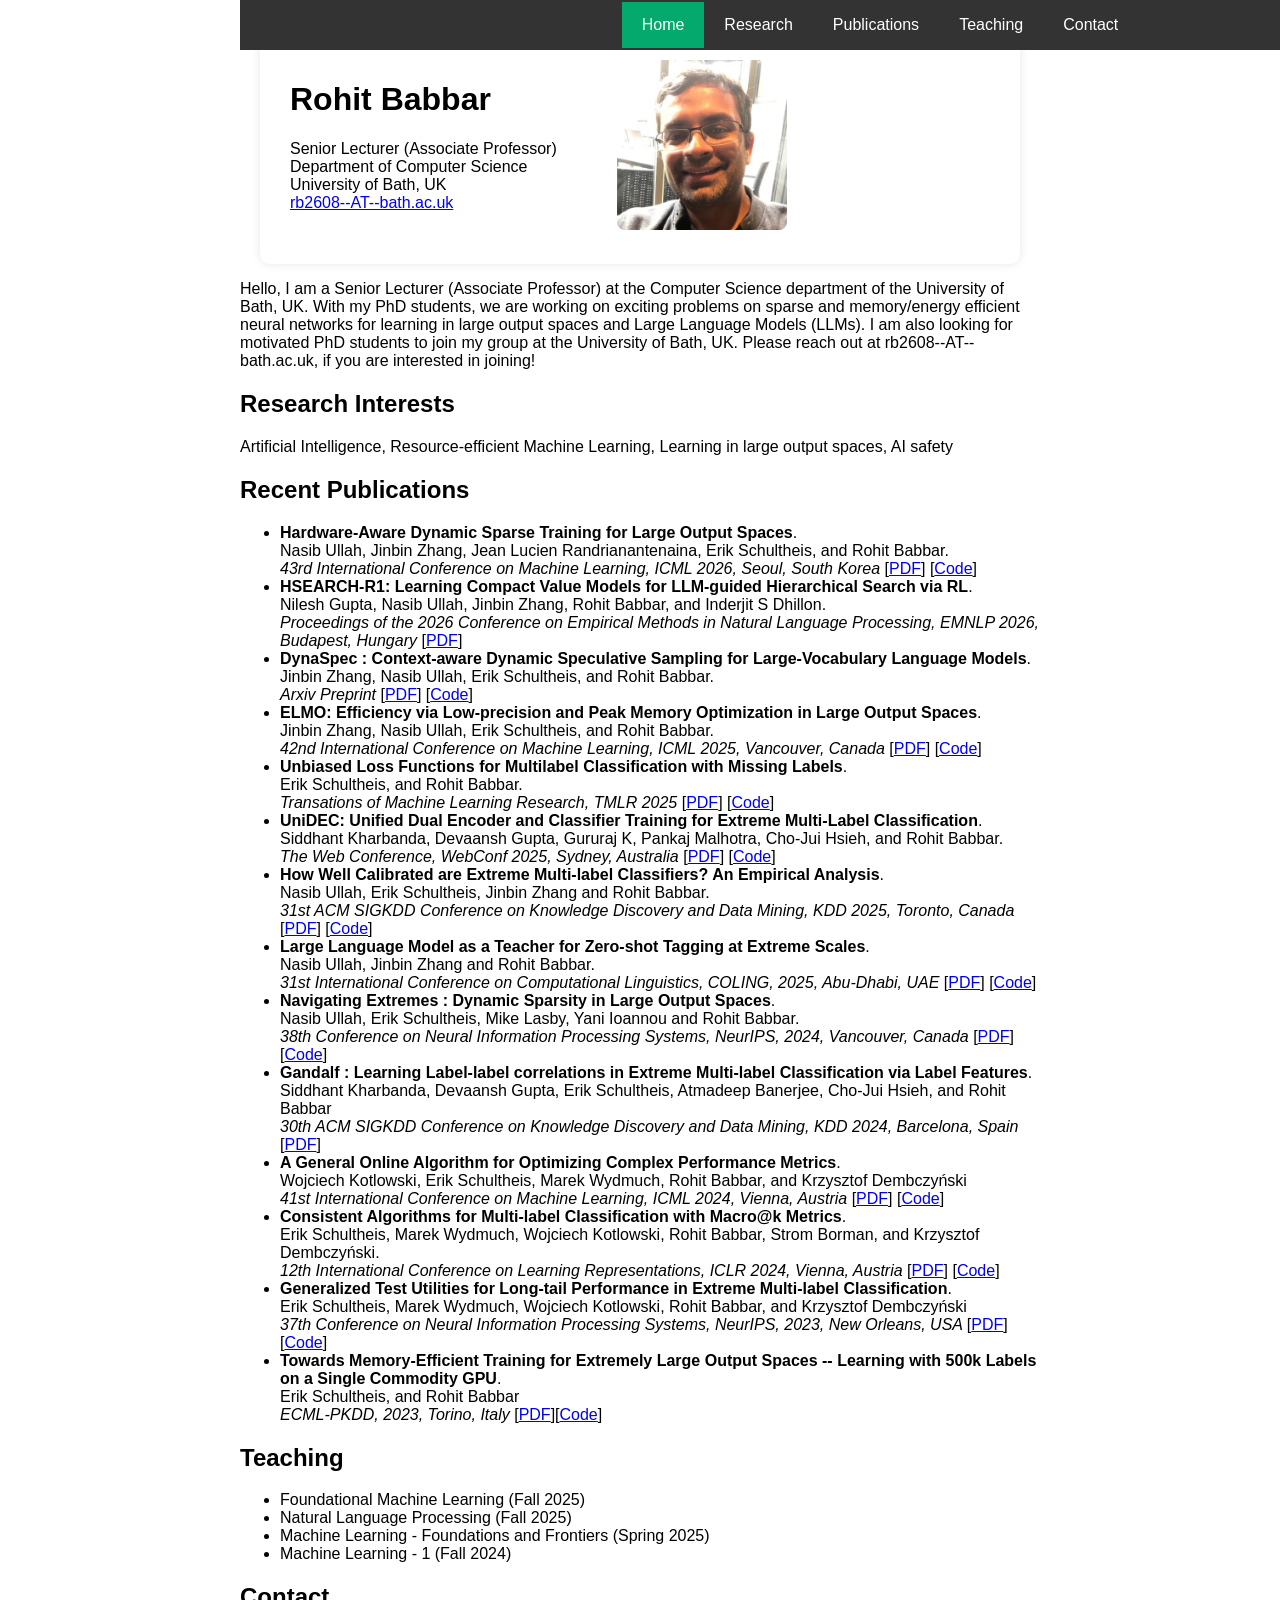
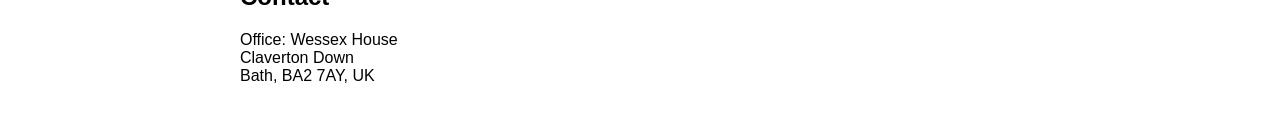
==== commit 336232ee: "Update index.html" ====
--- a/index.html
+++ b/index.html
@@ -141,6 +141,7 @@
   <h2>Recent Publications</h2>
   <ul>
     <li><strong>Hardware-Aware Dynamic Sparse Training for Large Output Spaces</strong>.<br> Nasib Ullah, Jinbin Zhang, Jean Lucien Randrianantenaina, Erik Schultheis, and Rohit Babbar.<br> <em>43rd International Conference on Machine Learning, ICML 2026, Seoul, South Korea</em> [<a href="https://arxiv.org/pdf/2606.01117">PDF</a>] [<a href="https://github.com/xmc-aalto/haste">Code</a>] </li>
+    <li><strong>HSEARCH-R1: Learning Compact Value Models for LLM-guided Hierarchical Search via RL</strong>.<br> Nilesh Gupta, Nasib Ullah, Jinbin Zhang, Rohit Babbar, and Inderjit S Dhillon.<br> <em>Proceedings of the 2026 Conference on Empirical Methods in Natural Language Processing, EMNLP 2026, Budapest, Hungary</em> [<a href="https://aclanthology.org/2026.emnlp-main.2494.pdf">PDF</a>] </li>
     <li><strong>DynaSpec : Context-aware Dynamic Speculative Sampling for Large-Vocabulary Language Models</strong>.<br> Jinbin Zhang, Nasib Ullah, Erik Schultheis, and Rohit Babbar.<br> <em>Arxiv Preprint </em> [<a href="https://arxiv.org/pdf/2510.13847?">PDF</a>] [<a href="https://github.com/xmc-aalto/DynaSpec">Code</a>]</li>
     <li><strong>ELMO: Efficiency via Low-precision and Peak Memory Optimization in Large Output Spaces</strong>.<br> Jinbin Zhang, Nasib Ullah, Erik Schultheis, and Rohit Babbar.<br> <em>42nd International Conference on Machine Learning, ICML 2025, Vancouver, Canada</em> [<a href="https://openreview.net/pdf?id=d6CTIPrTTC">PDF</a>] [<a href="https://github.com/xmc-aalto/elmo">Code</a>]</li>
     <li><strong>Unbiased Loss Functions for Multilabel Classification with Missing Labels</strong>.<br> Erik Schultheis, and Rohit Babbar.<br> <em>Transations of Machine Learning Research, TMLR 2025</em> [<a href="https://openreview.net/pdf?id=hMq1hUhLqp">PDF</a>] [<a href="https://github.com/xmc-aalto/missing-labels-tmlr">Code</a>]</li>
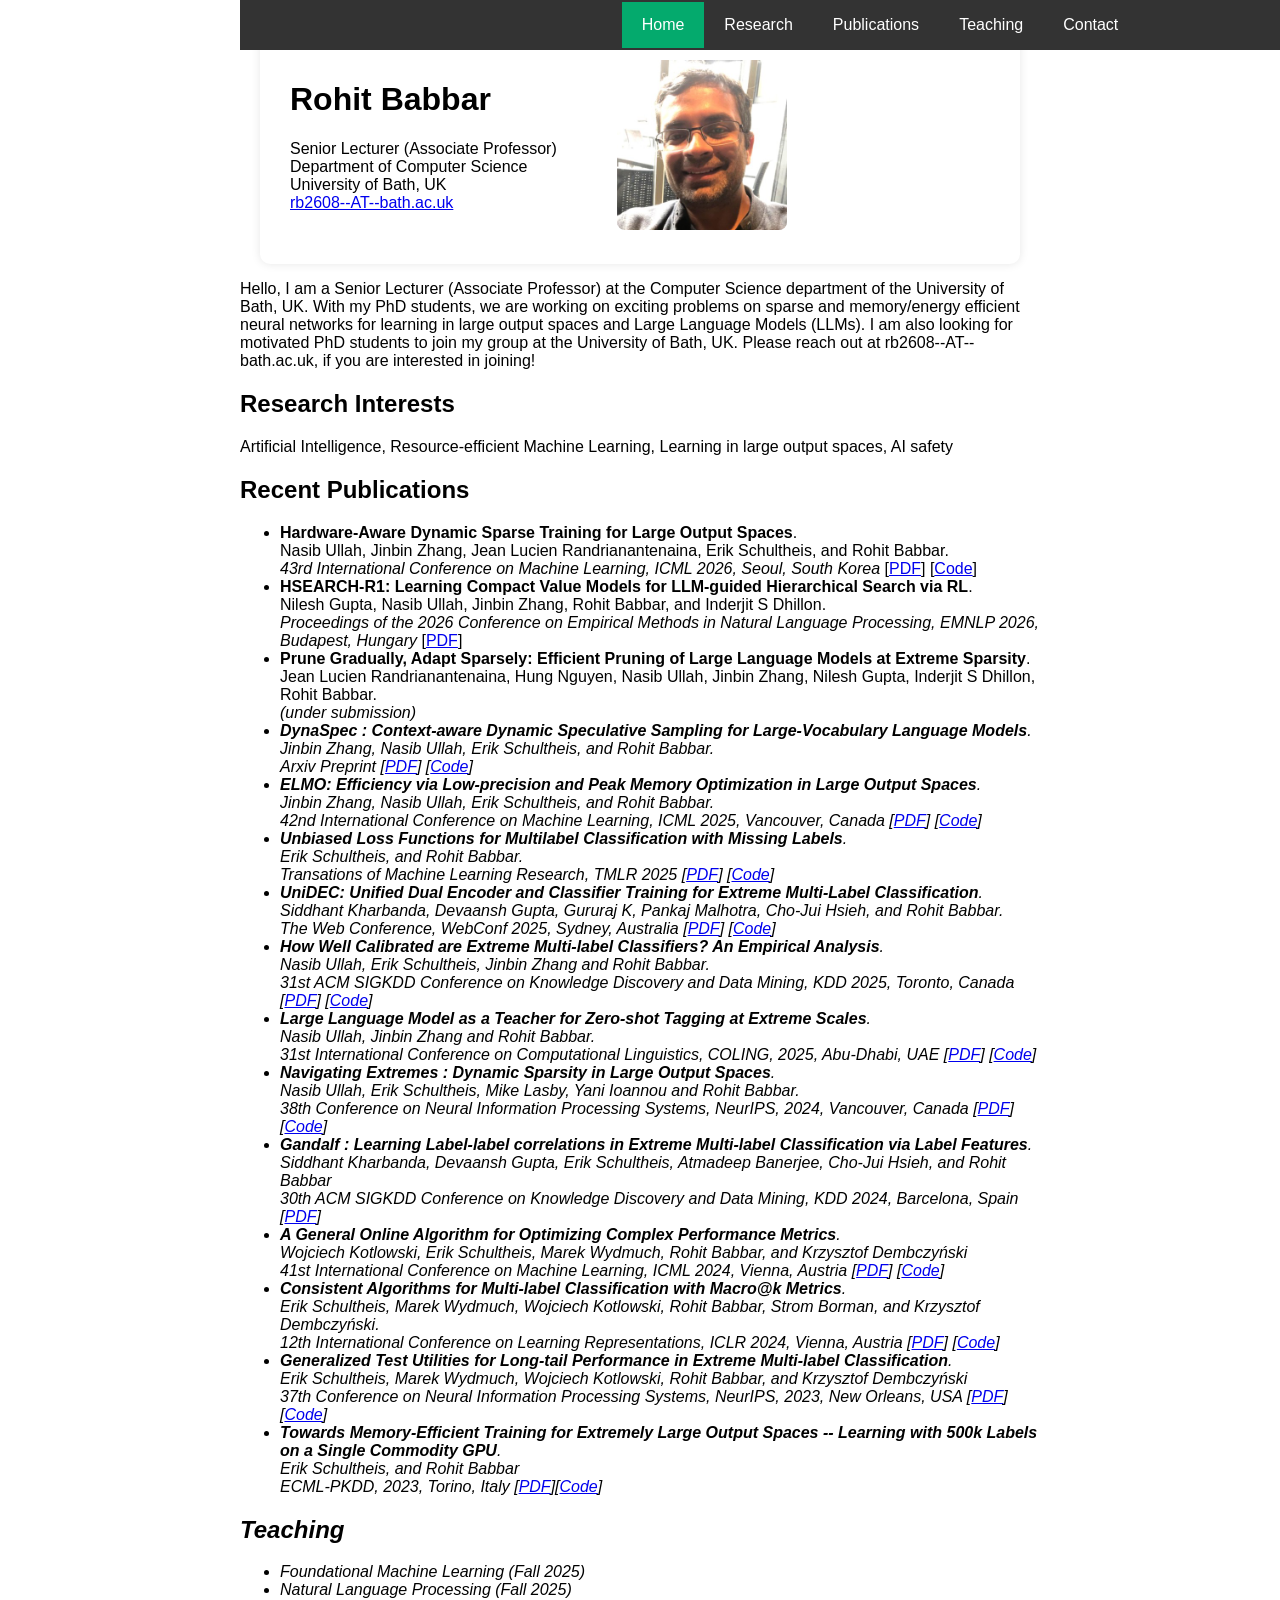
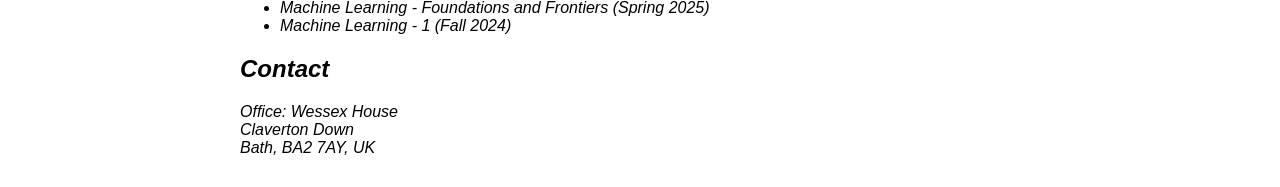
==== commit fa5c7a17: "Update index.html" ====
--- a/index.html
+++ b/index.html
@@ -142,6 +142,7 @@
   <ul>
     <li><strong>Hardware-Aware Dynamic Sparse Training for Large Output Spaces</strong>.<br> Nasib Ullah, Jinbin Zhang, Jean Lucien Randrianantenaina, Erik Schultheis, and Rohit Babbar.<br> <em>43rd International Conference on Machine Learning, ICML 2026, Seoul, South Korea</em> [<a href="https://arxiv.org/pdf/2606.01117">PDF</a>] [<a href="https://github.com/xmc-aalto/haste">Code</a>] </li>
     <li><strong>HSEARCH-R1: Learning Compact Value Models for LLM-guided Hierarchical Search via RL</strong>.<br> Nilesh Gupta, Nasib Ullah, Jinbin Zhang, Rohit Babbar, and Inderjit S Dhillon.<br> <em>Proceedings of the 2026 Conference on Empirical Methods in Natural Language Processing, EMNLP 2026, Budapest, Hungary</em> [<a href="https://aclanthology.org/2026.emnlp-main.2494.pdf">PDF</a>] </li>
+    <li><strong>Prune Gradually, Adapt Sparsely: Efficient Pruning of Large Language Models at Extreme Sparsity</strong>.<br> Jean Lucien Randrianantenaina, Hung Nguyen, Nasib Ullah, Jinbin Zhang, Nilesh Gupta, Inderjit S Dhillon, Rohit Babbar.<br> <em> (under submission) </li>
     <li><strong>DynaSpec : Context-aware Dynamic Speculative Sampling for Large-Vocabulary Language Models</strong>.<br> Jinbin Zhang, Nasib Ullah, Erik Schultheis, and Rohit Babbar.<br> <em>Arxiv Preprint </em> [<a href="https://arxiv.org/pdf/2510.13847?">PDF</a>] [<a href="https://github.com/xmc-aalto/DynaSpec">Code</a>]</li>
     <li><strong>ELMO: Efficiency via Low-precision and Peak Memory Optimization in Large Output Spaces</strong>.<br> Jinbin Zhang, Nasib Ullah, Erik Schultheis, and Rohit Babbar.<br> <em>42nd International Conference on Machine Learning, ICML 2025, Vancouver, Canada</em> [<a href="https://openreview.net/pdf?id=d6CTIPrTTC">PDF</a>] [<a href="https://github.com/xmc-aalto/elmo">Code</a>]</li>
     <li><strong>Unbiased Loss Functions for Multilabel Classification with Missing Labels</strong>.<br> Erik Schultheis, and Rohit Babbar.<br> <em>Transations of Machine Learning Research, TMLR 2025</em> [<a href="https://openreview.net/pdf?id=hMq1hUhLqp">PDF</a>] [<a href="https://github.com/xmc-aalto/missing-labels-tmlr">Code</a>]</li>
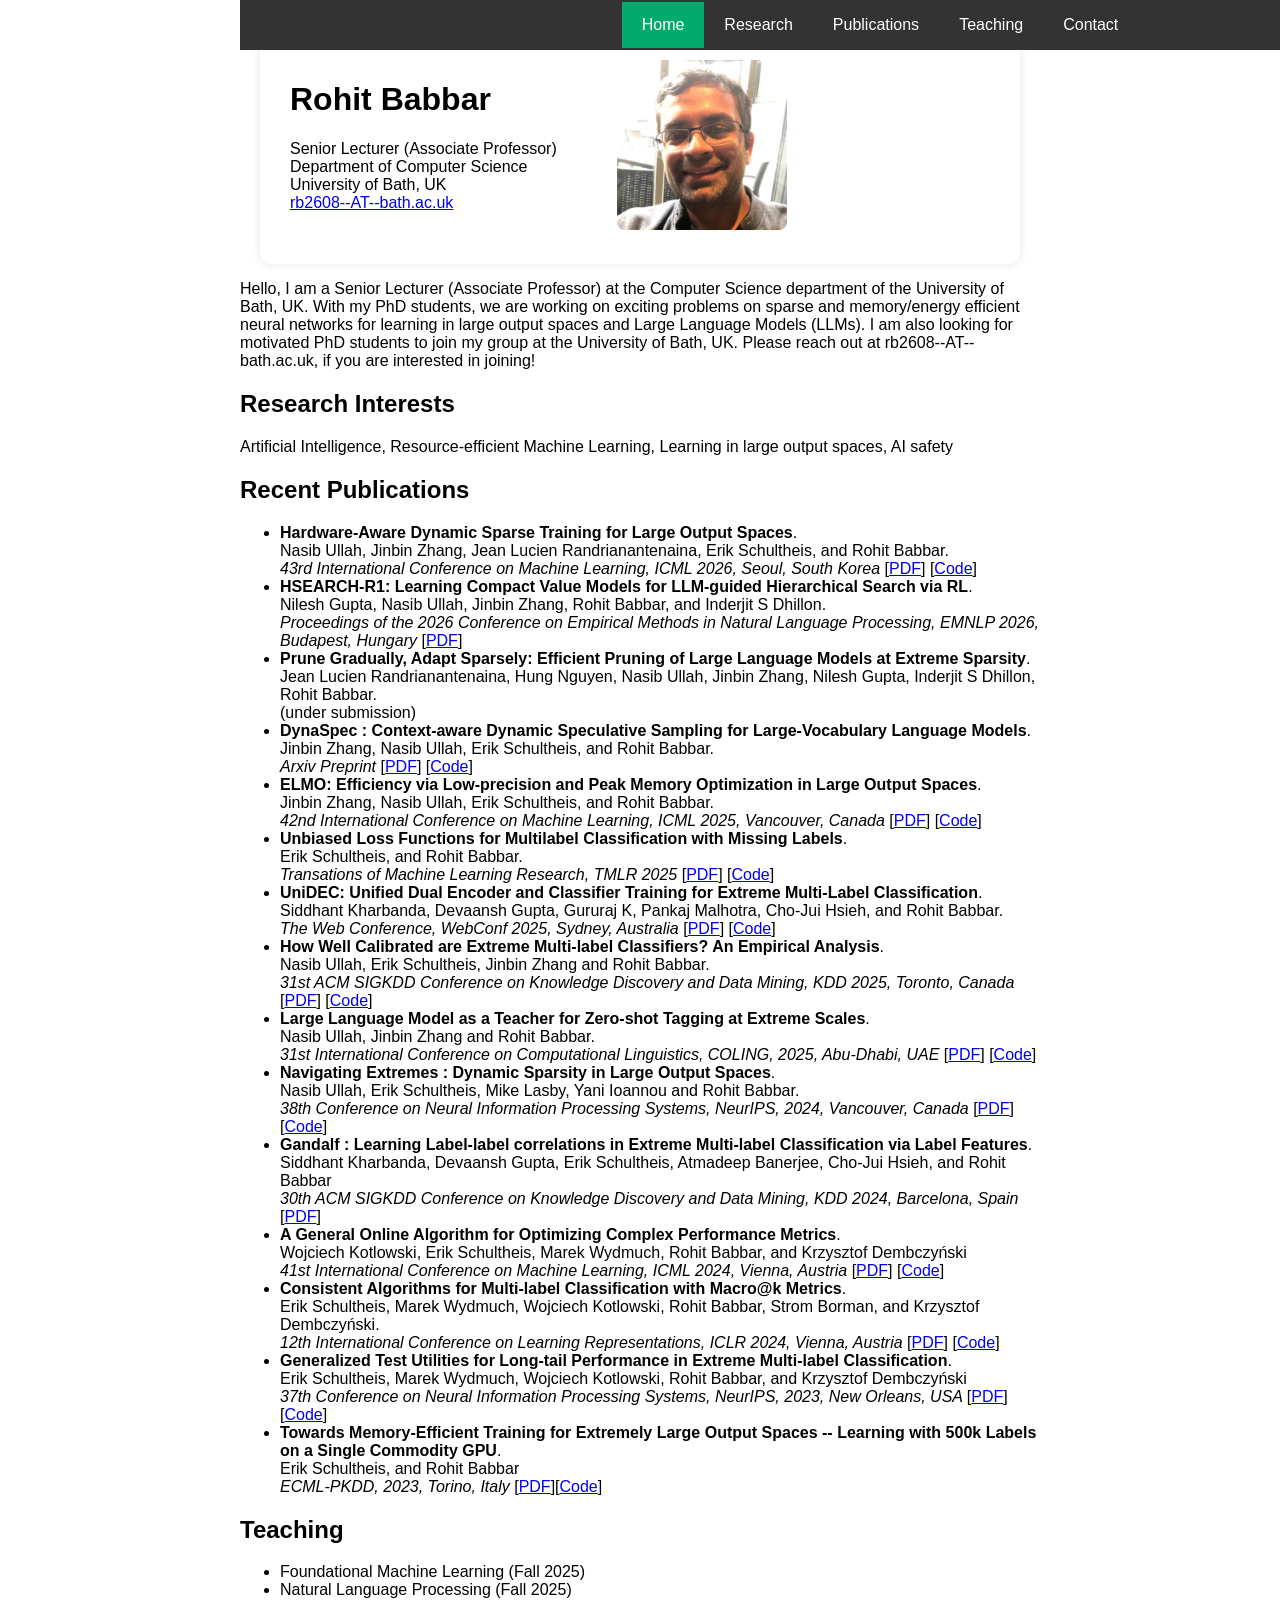
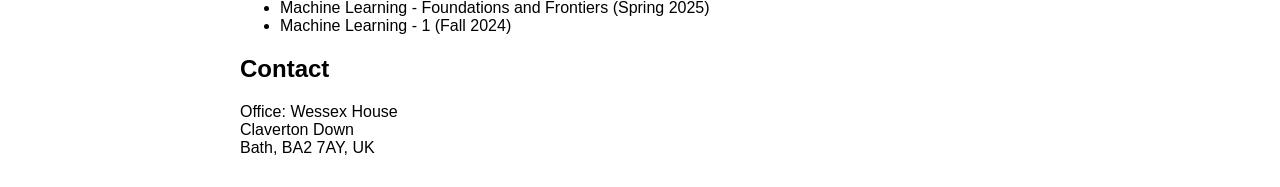
==== commit ebc0baf8: "Update index.html" ====
--- a/index.html
+++ b/index.html
@@ -142,7 +142,7 @@
   <ul>
     <li><strong>Hardware-Aware Dynamic Sparse Training for Large Output Spaces</strong>.<br> Nasib Ullah, Jinbin Zhang, Jean Lucien Randrianantenaina, Erik Schultheis, and Rohit Babbar.<br> <em>43rd International Conference on Machine Learning, ICML 2026, Seoul, South Korea</em> [<a href="https://arxiv.org/pdf/2606.01117">PDF</a>] [<a href="https://github.com/xmc-aalto/haste">Code</a>] </li>
     <li><strong>HSEARCH-R1: Learning Compact Value Models for LLM-guided Hierarchical Search via RL</strong>.<br> Nilesh Gupta, Nasib Ullah, Jinbin Zhang, Rohit Babbar, and Inderjit S Dhillon.<br> <em>Proceedings of the 2026 Conference on Empirical Methods in Natural Language Processing, EMNLP 2026, Budapest, Hungary</em> [<a href="https://aclanthology.org/2026.emnlp-main.2494.pdf">PDF</a>] </li>
-    <li><strong>Prune Gradually, Adapt Sparsely: Efficient Pruning of Large Language Models at Extreme Sparsity</strong>.<br> Jean Lucien Randrianantenaina, Hung Nguyen, Nasib Ullah, Jinbin Zhang, Nilesh Gupta, Inderjit S Dhillon, Rohit Babbar.<br> <em> (under submission) </li>
+    <li><strong>Prune Gradually, Adapt Sparsely: Efficient Pruning of Large Language Models at Extreme Sparsity</strong>.<br> Jean Lucien Randrianantenaina, Hung Nguyen, Nasib Ullah, Jinbin Zhang, Nilesh Gupta, Inderjit S Dhillon, Rohit Babbar.<br> (under submission) </li>
     <li><strong>DynaSpec : Context-aware Dynamic Speculative Sampling for Large-Vocabulary Language Models</strong>.<br> Jinbin Zhang, Nasib Ullah, Erik Schultheis, and Rohit Babbar.<br> <em>Arxiv Preprint </em> [<a href="https://arxiv.org/pdf/2510.13847?">PDF</a>] [<a href="https://github.com/xmc-aalto/DynaSpec">Code</a>]</li>
     <li><strong>ELMO: Efficiency via Low-precision and Peak Memory Optimization in Large Output Spaces</strong>.<br> Jinbin Zhang, Nasib Ullah, Erik Schultheis, and Rohit Babbar.<br> <em>42nd International Conference on Machine Learning, ICML 2025, Vancouver, Canada</em> [<a href="https://openreview.net/pdf?id=d6CTIPrTTC">PDF</a>] [<a href="https://github.com/xmc-aalto/elmo">Code</a>]</li>
     <li><strong>Unbiased Loss Functions for Multilabel Classification with Missing Labels</strong>.<br> Erik Schultheis, and Rohit Babbar.<br> <em>Transations of Machine Learning Research, TMLR 2025</em> [<a href="https://openreview.net/pdf?id=hMq1hUhLqp">PDF</a>] [<a href="https://github.com/xmc-aalto/missing-labels-tmlr">Code</a>]</li>
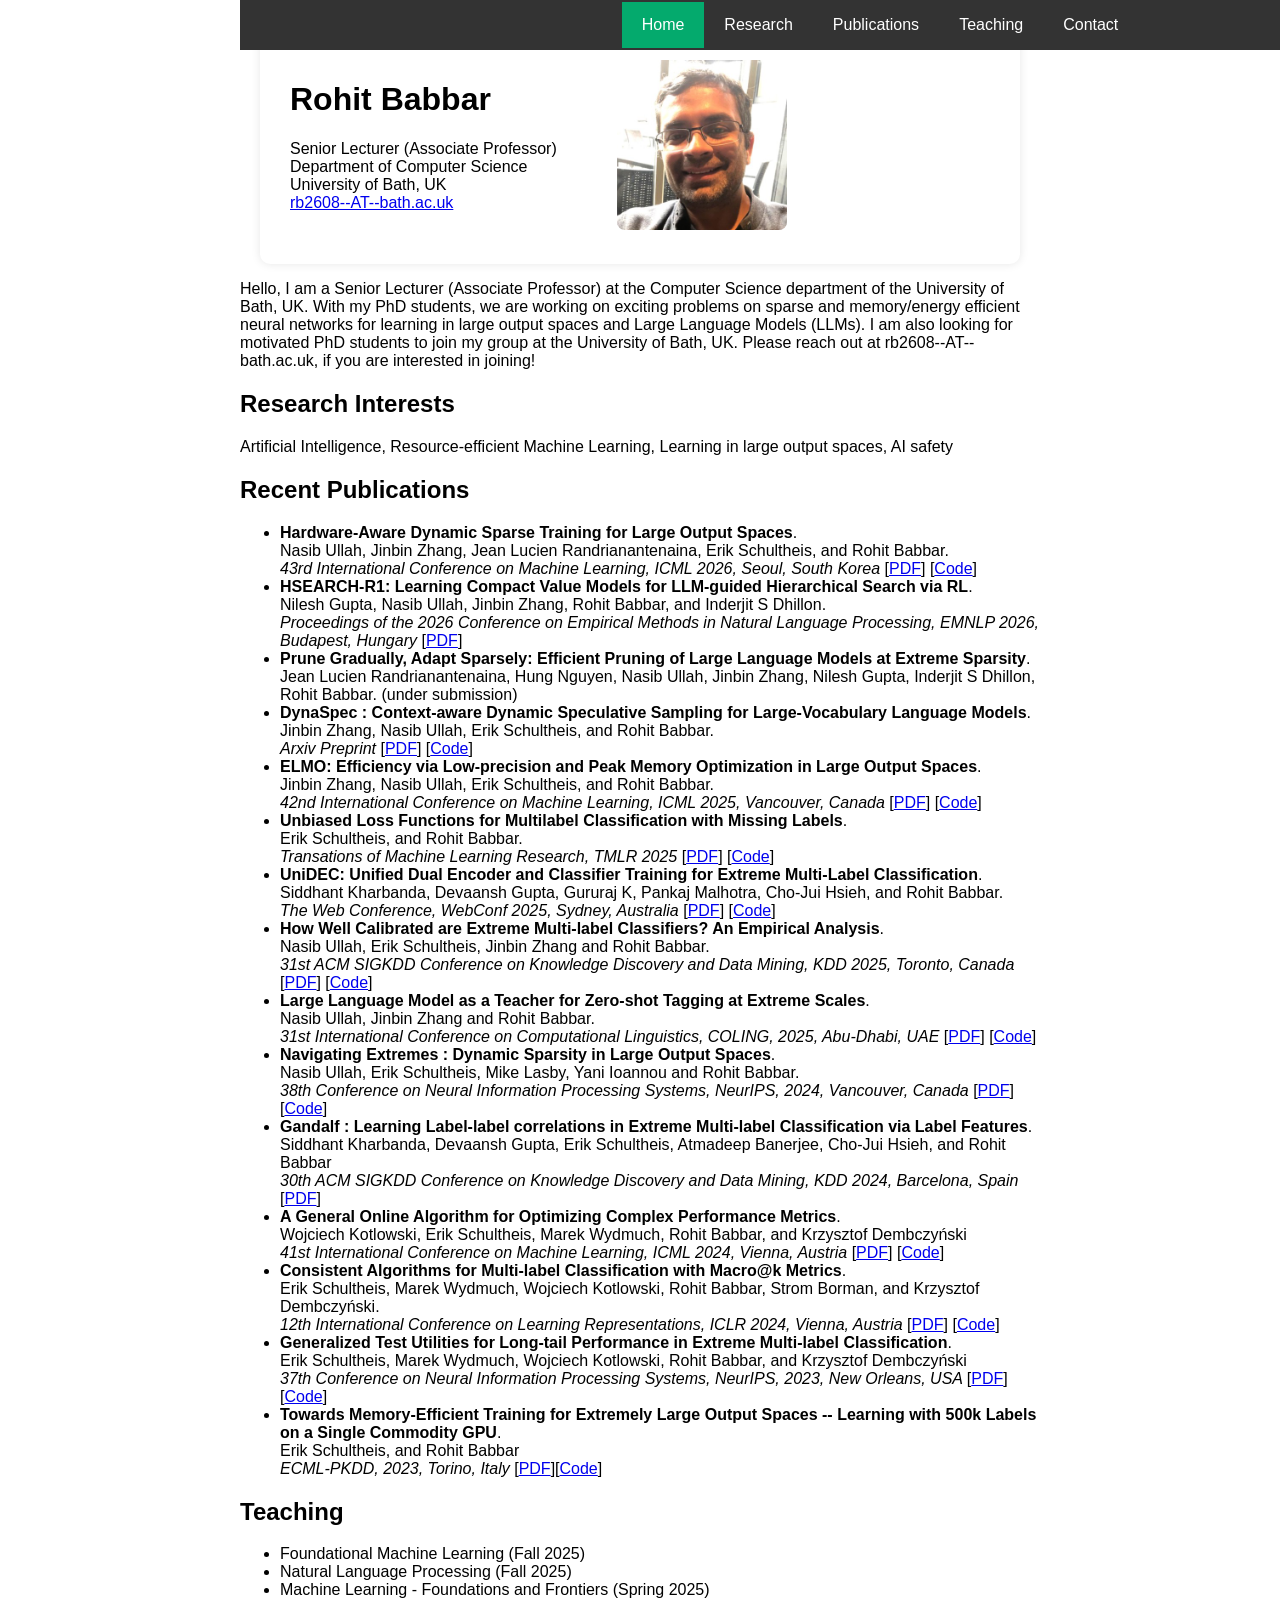
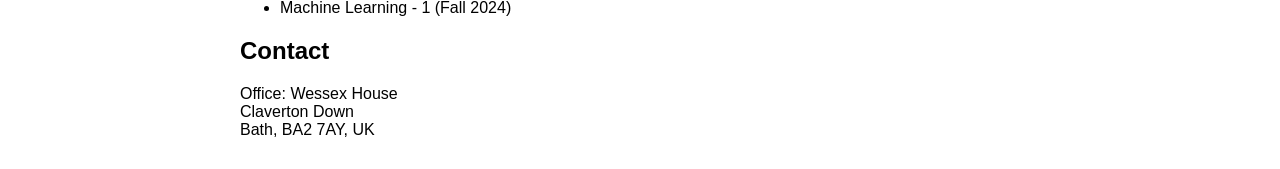
==== commit b916d36b: "Update index.html" ====
--- a/index.html
+++ b/index.html
@@ -142,7 +142,7 @@
   <ul>
     <li><strong>Hardware-Aware Dynamic Sparse Training for Large Output Spaces</strong>.<br> Nasib Ullah, Jinbin Zhang, Jean Lucien Randrianantenaina, Erik Schultheis, and Rohit Babbar.<br> <em>43rd International Conference on Machine Learning, ICML 2026, Seoul, South Korea</em> [<a href="https://arxiv.org/pdf/2606.01117">PDF</a>] [<a href="https://github.com/xmc-aalto/haste">Code</a>] </li>
     <li><strong>HSEARCH-R1: Learning Compact Value Models for LLM-guided Hierarchical Search via RL</strong>.<br> Nilesh Gupta, Nasib Ullah, Jinbin Zhang, Rohit Babbar, and Inderjit S Dhillon.<br> <em>Proceedings of the 2026 Conference on Empirical Methods in Natural Language Processing, EMNLP 2026, Budapest, Hungary</em> [<a href="https://aclanthology.org/2026.emnlp-main.2494.pdf">PDF</a>] </li>
-    <li><strong>Prune Gradually, Adapt Sparsely: Efficient Pruning of Large Language Models at Extreme Sparsity</strong>.<br> Jean Lucien Randrianantenaina, Hung Nguyen, Nasib Ullah, Jinbin Zhang, Nilesh Gupta, Inderjit S Dhillon, Rohit Babbar.<br> (under submission) </li>
+    <li><strong>Prune Gradually, Adapt Sparsely: Efficient Pruning of Large Language Models at Extreme Sparsity</strong>.<br> Jean Lucien Randrianantenaina, Hung Nguyen, Nasib Ullah, Jinbin Zhang, Nilesh Gupta, Inderjit S Dhillon, Rohit Babbar. (under submission) </li>
     <li><strong>DynaSpec : Context-aware Dynamic Speculative Sampling for Large-Vocabulary Language Models</strong>.<br> Jinbin Zhang, Nasib Ullah, Erik Schultheis, and Rohit Babbar.<br> <em>Arxiv Preprint </em> [<a href="https://arxiv.org/pdf/2510.13847?">PDF</a>] [<a href="https://github.com/xmc-aalto/DynaSpec">Code</a>]</li>
     <li><strong>ELMO: Efficiency via Low-precision and Peak Memory Optimization in Large Output Spaces</strong>.<br> Jinbin Zhang, Nasib Ullah, Erik Schultheis, and Rohit Babbar.<br> <em>42nd International Conference on Machine Learning, ICML 2025, Vancouver, Canada</em> [<a href="https://openreview.net/pdf?id=d6CTIPrTTC">PDF</a>] [<a href="https://github.com/xmc-aalto/elmo">Code</a>]</li>
     <li><strong>Unbiased Loss Functions for Multilabel Classification with Missing Labels</strong>.<br> Erik Schultheis, and Rohit Babbar.<br> <em>Transations of Machine Learning Research, TMLR 2025</em> [<a href="https://openreview.net/pdf?id=hMq1hUhLqp">PDF</a>] [<a href="https://github.com/xmc-aalto/missing-labels-tmlr">Code</a>]</li>
